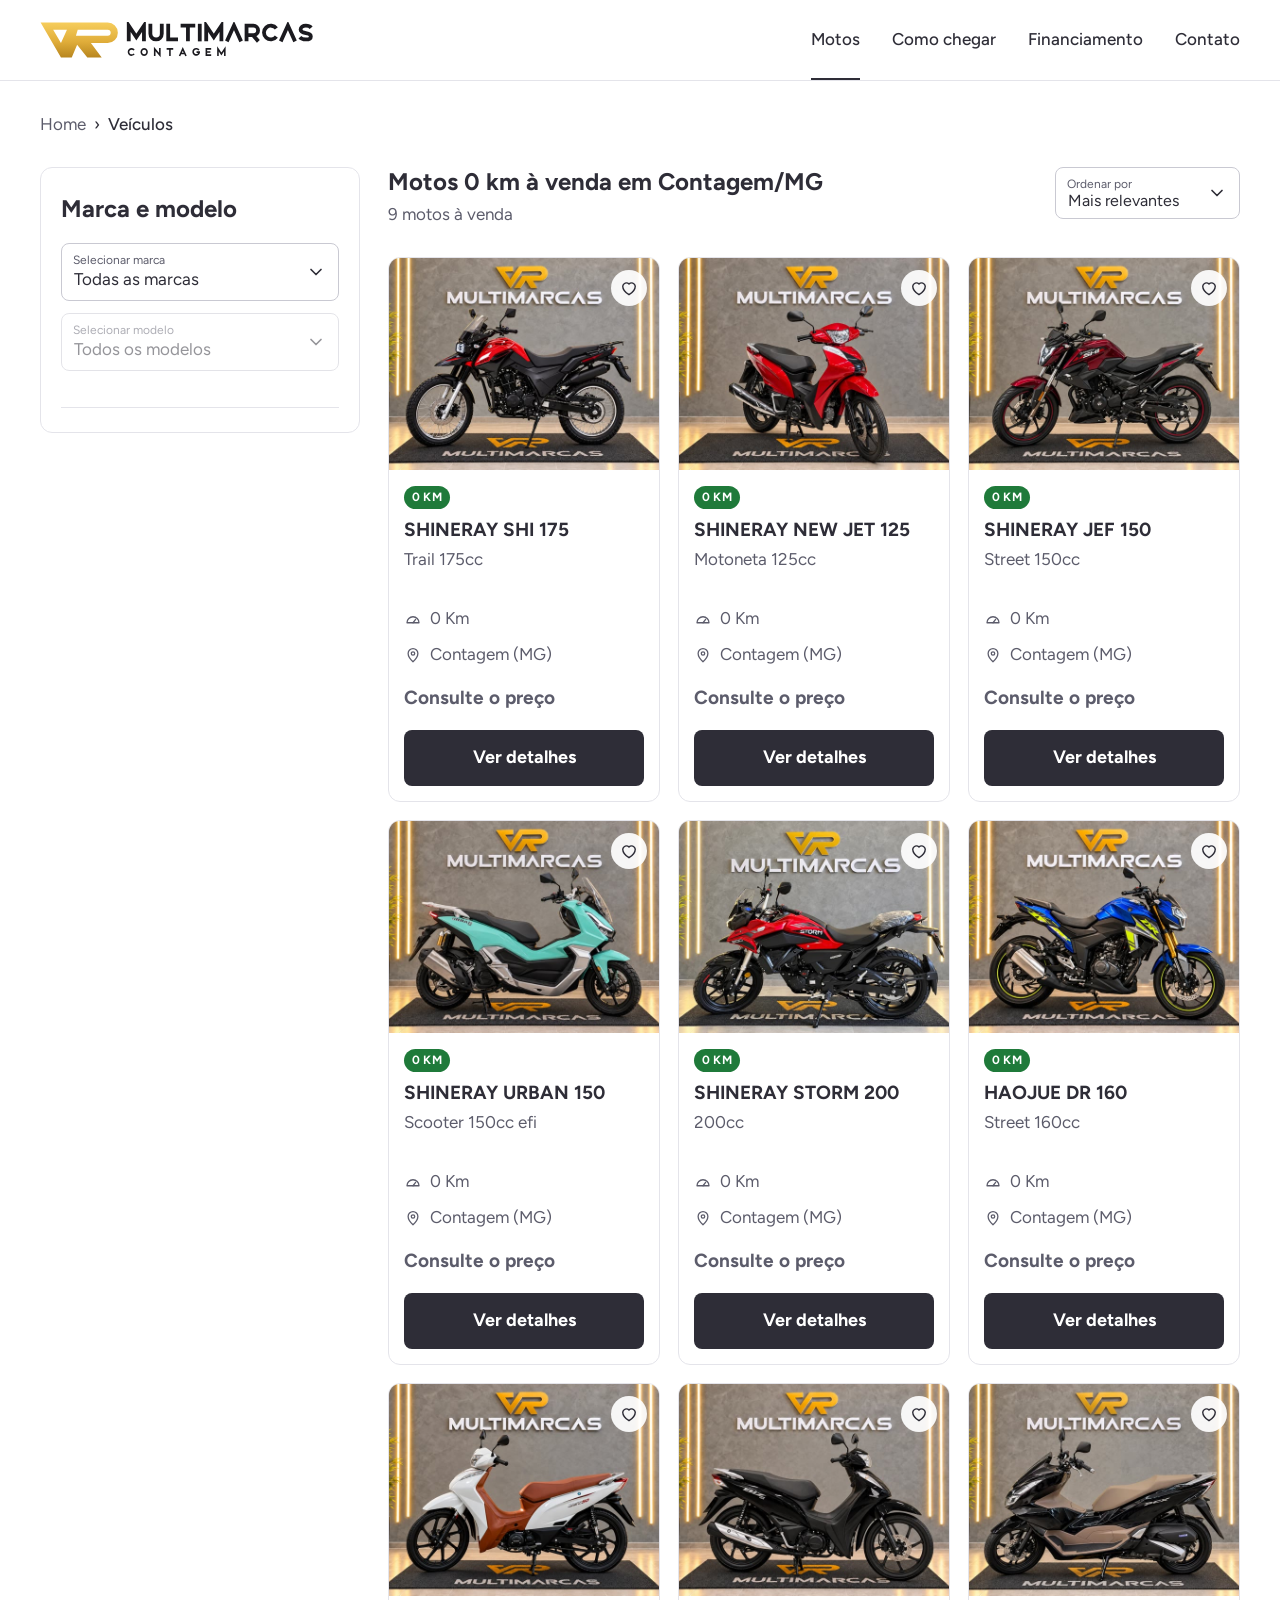
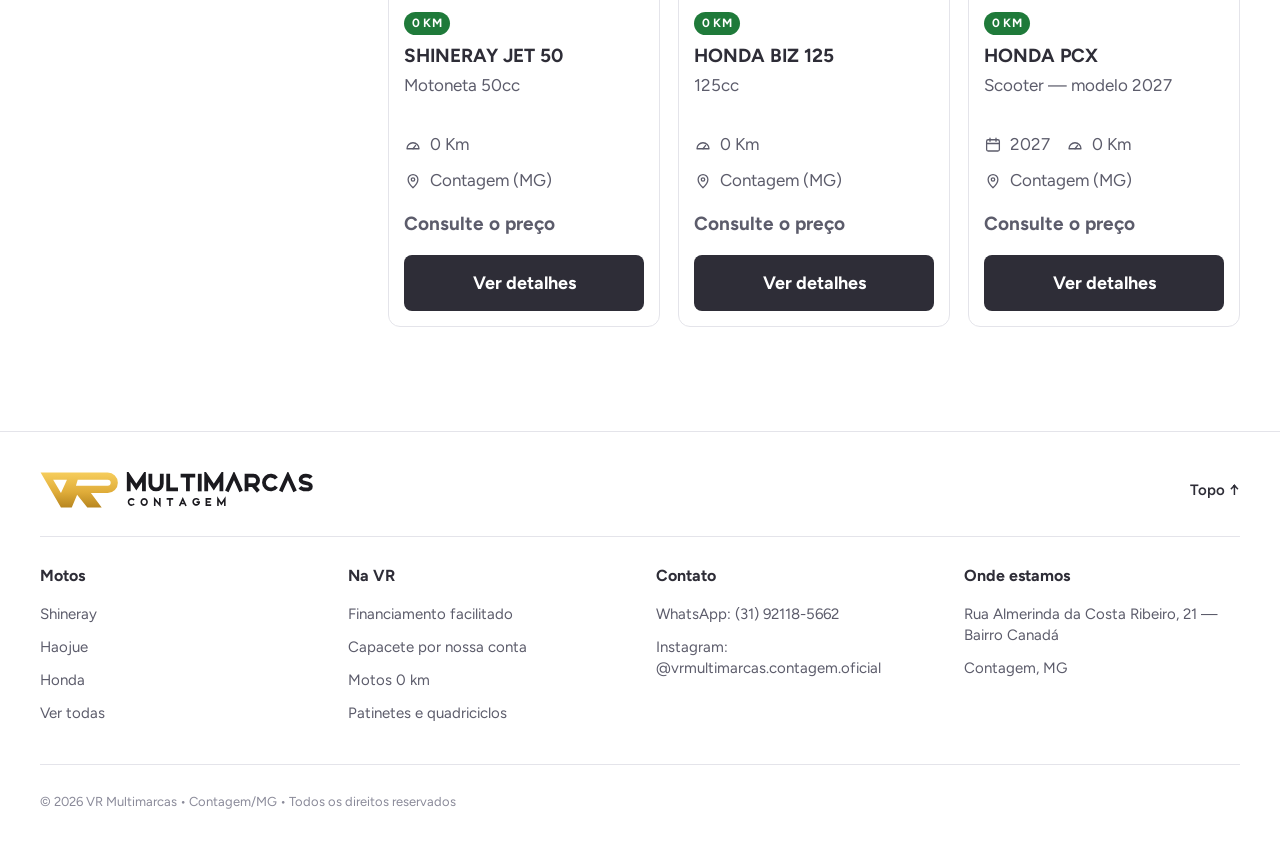
==== motos/index.html @ 2772906e "Endereço abre a página da loja no Google Maps Co-Authored-By: Claude Opus 5.5 <noreply@anthropic.com" ====
<!doctype html>
<html lang="pt-br">
<head>
  <meta charset="utf-8">
  <meta name="viewport" content="width=device-width, initial-scale=1">
  <title>VR Multimarcas | Motos 0 km em Contagem/MG</title>
  <meta name="description" content="VR Multimarcas, em Contagem/MG: motos 0 km Shineray, Haojue e Honda com financiamento facilitado e capacete por nossa conta.">
  <meta property="og:type" content="website">
  <meta property="og:site_name" content="VR Multimarcas">
  <meta property="og:locale" content="pt_BR">
  <meta property="og:title" content="Motos 0 km à venda | VR Multimarcas Contagem">
  <meta property="og:description" content="Motos 0 km Shineray, Haojue e Honda em Contagem/MG, com financiamento facilitado e capacete por nossa conta.">
  <meta property="og:url" content="https://multimarcascontagem.vercel.app/motos">
  <meta property="og:image" content="https://multimarcascontagem.vercel.app/modelos/catalogo/compartilhar.jpg">
  <meta property="og:image:width" content="1200">
  <meta property="og:image:height" content="630">
  <meta property="og:image:alt" content="Moto 0 km no showroom da VR Multimarcas, em Contagem/MG">
  <meta name="twitter:card" content="summary_large_image">  <link rel="icon" type="image/svg+xml" href="/modelos/catalogo/simbolo-vr.svg">
  <link rel="preconnect" href="https://fonts.googleapis.com">
  <link rel="preconnect" href="https://fonts.gstatic.com" crossorigin>
  <link href="https://fonts.googleapis.com/css2?family=Figtree:wght@400;500;600;700;800&display=swap" rel="stylesheet">
  <link rel="stylesheet" href="/modelos/catalogo/catalogo.css">
  <link rel="stylesheet" href="/modelos/catalogo/menu.css">
</head>
<body>

  <!-- ===== Topo ===== -->
  <header class="topo">
    <div class="topo__conteudo">
      <a class="topo__marca" href="/"><img class="logo-vr" src="/modelos/catalogo/logo-vr.svg" alt="VR Multimarcas Contagem" width="230" height="30"></a>
      <nav class="topo__menu" aria-label="Navegação principal">
        <a href="/motos" aria-current="page">Motos</a>
        <a href="https://www.google.com/maps/place/VR+MULTIMARCAS+-+CONTAGEM/@-19.9241171,-44.0934438,17z/data=!3m1!4b1!4m6!3m5!1s0xa6959866432ac3:0x6a13c56bbc2e944d!8m2!3d-19.9241171!4d-44.0908689!16s%2Fg%2F11z6pbhwns" target="_blank" rel="noopener">Como chegar</a>
        <a href="https://wa.me/5531921185662?text=Ol%C3%A1%2C%20VR%20Multimarcas!%20Vim%20pelo%20site%20e%20quero%20simular%20o%20financiamento%20de%20uma%20moto%200%20km.%20Pode%20me%20passar%20as%20condi%C3%A7%C3%B5es%3F" target="_blank" rel="noopener">Financiamento</a>
        <a href="#contato">Contato</a>
      </nav>
    </div>
  </header>

  <div class="pagina">
    <nav class="trilha" aria-label="Você está em">
      <a href="/">Home</a>
      <span id="trilha-extra"></span>
    </nav>

    <div class="catalogo">

      <!-- ===== Filtros ===== -->
      <aside class="filtros" id="filtros" aria-label="Filtros">
        <div class="filtros__topo-mobile">
          <strong>Filtros</strong>
          <button type="button" class="filtros__fechar" id="fechar-filtros" aria-label="Fechar filtros">✕</button>
        </div>

        <section class="filtros__bloco filtros__aplicados" id="bloco-aplicados" hidden>
          <div class="filtros__titulo-linha">
            <h2 class="filtros__titulo-pequeno">Filtros aplicados <span class="contador" id="contador-filtros">0</span></h2>
          </div>
          <button type="button" class="link-limpar" id="limpar-todos">Limpar todos</button>
          <div class="chips" id="chips"></div>
        </section>

        <section class="filtros__bloco">
          <div class="alternador" role="group" aria-label="Tipo de veículo">
            <button type="button" class="alternador__opcao" data-tipo="carro" aria-pressed="false">
              <svg viewBox="0 0 24 24" aria-hidden="true"><path d="M5 11l1.5-4.5A2 2 0 0 1 8.4 5h7.2a2 2 0 0 1 1.9 1.5L19 11m-14 0h14m-14 0a2 2 0 0 0-2 2v3h2m14-5a2 2 0 0 1 2 2v3h-2M5 16v2m14-2v2M7.5 14h.01M16.5 14h.01" fill="none" stroke="currentColor" stroke-width="1.8" stroke-linecap="round" stroke-linejoin="round"/></svg>
              Carros
            </button>
            <button type="button" class="alternador__opcao" data-tipo="moto" aria-pressed="false">
              <svg viewBox="0 0 24 24" aria-hidden="true"><path d="M5 17a3 3 0 1 0 0-.01M19 17a3 3 0 1 0 0-.01M8 17h5l3-6h-4l-2-3H7m9 3l3 6M14 6h2l1 2" fill="none" stroke="currentColor" stroke-width="1.8" stroke-linecap="round" stroke-linejoin="round"/></svg>
              Motos
            </button>
          </div>
        </section>

        <section class="filtros__bloco">
          <h2 class="filtros__titulo">Marca e modelo</h2>
          <label class="campo">
            <span class="campo__rotulo">Selecionar marca</span>
            <select id="f-marca"><option value="">Todas as marcas</option></select>
          </label>
          <label class="campo">
            <span class="campo__rotulo">Selecionar modelo</span>
            <select id="f-modelo" disabled><option value="">Todos os modelos</option></select>
          </label>
        </section>

        <section class="filtros__bloco">
          <h2 class="filtros__titulo">Ano</h2>
          <p class="filtros__subtitulo">Escolher um intervalo</p>
          <div class="campo-duplo">
            <label class="campo">
              <span class="campo__rotulo">Ano mínimo</span>
              <select id="f-ano-min"><option value="">Qualquer</option></select>
            </label>
            <label class="campo">
              <span class="campo__rotulo">Ano máximo</span>
              <select id="f-ano-max"><option value="">Qualquer</option></select>
            </label>
          </div>
          <p class="filtros__subtitulo">Escolher um ano específico</p>
          <div class="anos" id="anos" role="group" aria-label="Ano específico"></div>
        </section>

        <section class="filtros__bloco">
          <h2 class="filtros__titulo">Usado e 0 Km</h2>
          <div class="opcoes-radio" id="condicao" role="radiogroup" aria-label="Usado ou 0 Km">
            <label class="radio"><input type="radio" name="condicao" value="usado"><span class="radio__texto">Usado</span><span class="radio__qtd" data-qtd="usado">(0)</span></label>
            <label class="radio"><input type="radio" name="condicao" value="novo"><span class="radio__texto">0 Km (Novo)</span><span class="radio__qtd" data-qtd="novo">(0)</span></label>
          </div>
        </section>

        <section class="filtros__bloco">
          <h2 class="filtros__titulo">Preço</h2>
          <label class="campo">
            <span class="campo__rotulo">Preço máximo</span>
            <select id="f-preco">
              <option value="">Qualquer preço</option>
              <option value="50000">Até R$ 50.000</option>
              <option value="80000">Até R$ 80.000</option>
              <option value="100000">Até R$ 100.000</option>
              <option value="130000">Até R$ 130.000</option>
              <option value="160000">Até R$ 160.000</option>
              <option value="200000">Até R$ 200.000</option>
              <option value="300000">Até R$ 300.000</option>
            </select>
          </label>
        </section>

        <section class="filtros__bloco">
          <h2 class="filtros__titulo">Quilometragem</h2>
          <label class="campo">
            <span class="campo__rotulo">Km máximo</span>
            <select id="f-km">
              <option value="">Qualquer km</option>
              <option value="0">0 km</option>
              <option value="20000">Até 20.000 km</option>
              <option value="40000">Até 40.000 km</option>
              <option value="60000">Até 60.000 km</option>
              <option value="80000">Até 80.000 km</option>
              <option value="100000">Até 100.000 km</option>
            </select>
          </label>
        </section>

        <div class="filtros__rodape-mobile">
          <button type="button" class="botao-escuro" id="ver-resultados">Ver resultados</button>
        </div>
      </aside>

      <!-- ===== Resultados ===== -->
      <main class="resultados">
        <div class="resultados__cabecalho">
          <div>
            <h1 class="resultados__titulo" id="titulo">Carros e motos seminovos à venda</h1>
            <p class="resultados__total" id="total">Carregando estoque…</p>
          </div>
          <label class="campo campo--ordenar">
            <span class="campo__rotulo">Ordenar por</span>
            <select id="f-ordem">
              <option value="relevantes">Mais relevantes</option>
              <option value="menor-preco">Menor preço</option>
              <option value="maior-preco">Maior preço</option>
              <option value="mais-novos">Mais novos</option>
              <option value="menor-km">Menor quilometragem</option>
            </select>
          </label>
        </div>

        <button type="button" class="botao-filtros-mobile" id="abrir-filtros">
          <svg viewBox="0 0 24 24" aria-hidden="true"><path d="M4 6h16M7 12h10M10 18h4" fill="none" stroke="currentColor" stroke-width="2" stroke-linecap="round"/></svg>
          Filtros <span class="contador" id="contador-mobile" hidden>0</span>
        </button>

        <div class="grade" id="grade"></div>

        <div class="vazio" id="vazio" hidden>
          <strong>Nenhum veículo encontrado com esses filtros.</strong>
          <p>Tente tirar algum filtro ou fale com a gente no WhatsApp: a gente procura o carro para você.</p>
          <button type="button" class="botao-escuro" id="limpar-vazio">Limpar filtros</button>
        </div>

        <nav class="paginacao" id="paginacao" aria-label="Páginas"></nav>
      </main>
    </div>
  </div>

  <!-- ===== Rodapé ===== -->
  <footer class="rodape" id="contato">
    <div class="rodape__conteudo">
      <div class="rodape__marca-linha">
        <a class="topo__marca" href="/"><img class="logo-vr" src="/modelos/catalogo/logo-vr.svg" alt="VR Multimarcas Contagem" width="230" height="30"></a>
        <a class="rodape__topo" href="#">Topo ↑</a>
      </div>
      <hr>
      <div class="rodape__colunas">
        <div>
          <h3>Motos</h3>
          <a href="/motos?marca=SHINERAY">Shineray</a>
          <a href="/motos?marca=HAOJUE">Haojue</a>
          <a href="/motos?marca=HONDA">Honda</a>
          <a href="/motos">Ver todas</a>
        </div>
        <div>
          <h3>Na VR</h3>
          <a href="https://wa.me/5531921185662?text=Ol%C3%A1%2C%20VR%20Multimarcas!%20Vim%20pelo%20site%20e%20quero%20simular%20o%20financiamento%20de%20uma%20moto%200%20km.%20Pode%20me%20passar%20as%20condi%C3%A7%C3%B5es%3F" target="_blank" rel="noopener">Financiamento facilitado</a>
          <a href="https://wa.me/5531921185662?text=Ol%C3%A1%2C%20VR%20Multimarcas!%20Vi%20no%20site%20que%20o%20capacete%20%C3%A9%20por%20conta%20de%20voc%C3%AAs%20na%20compra%20da%20moto.%20Como%20funciona%3F" target="_blank" rel="noopener">Capacete por nossa conta</a>
          <a href="/motos">Motos 0 km</a>
          <a href="https://wa.me/5531921185662?text=Ol%C3%A1%2C%20VR%20Multimarcas!%20Vi%20no%20site%20que%20voc%C3%AAs%20tamb%C3%A9m%20t%C3%AAm%20patinetes%20el%C3%A9tricos%20e%20quadriciclos.%20Quais%20modelos%20est%C3%A3o%20dispon%C3%ADveis%3F" target="_blank" rel="noopener">Patinetes e quadriciclos</a>
        </div>
        <div>
          <h3>Contato</h3>
          <a href="https://wa.me/5531921185662?text=Ol%C3%A1%2C%20VR%20Multimarcas!%20Vim%20pelo%20site%20e%20quero%20saber%20mais%20sobre%20as%20motos%200%20km.%20Pode%20me%20ajudar%3F" target="_blank" rel="noopener">WhatsApp: (31) 92118-5662</a>
          <a href="https://www.instagram.com/vrmultimarcas.contagem.oficial/" target="_blank" rel="noopener">Instagram: @vrmultimarcas.contagem.oficial</a>
        </div>
        <div>
          <h3>Onde estamos</h3>
          <a href="https://www.google.com/maps/place/VR+MULTIMARCAS+-+CONTAGEM/@-19.9241171,-44.0934438,17z/data=!3m1!4b1!4m6!3m5!1s0xa6959866432ac3:0x6a13c56bbc2e944d!8m2!3d-19.9241171!4d-44.0908689!16s%2Fg%2F11z6pbhwns" target="_blank" rel="noopener">Rua Almerinda da Costa Ribeiro, 21 — Bairro Canadá</a>
          <span>Contagem, MG</span>
        </div>
      </div>
      <hr>
      <p class="rodape__direitos">© 2026 VR Multimarcas • Contagem/MG • Todos os direitos reservados</p>
    </div>
  </footer>

  <script src="/modelos/catalogo/estoque.js"></script>
  <script src="/modelos/catalogo/catalogo.js"></script>
  <script src="/modelos/catalogo/menu.js"></script>
</body>
</html>
---- modelos/catalogo/catalogo.css ----
/* Catálogo no layout da Webmotors (lista de resultados). */

:root {
  --texto: #2e2d37;
  --cinza: #5c5c6b;
  --cinza-claro: #8a8a99;
  --borda: #e4e4ea;
  --fundo: #ffffff;
  --fundo-suave: #ecedf2;
  --escuro: #2e2d37;
  --verde: #1f7a3a;
  --whatsapp: #1fa855;
  --raio: 12px;
}

* { box-sizing: border-box; }
html { scroll-behavior: smooth; }
body {
  margin: 0;
  background: var(--fundo);
  color: var(--texto);
  font-family: "Figtree", system-ui, -apple-system, "Segoe UI", sans-serif;
  font-size: 16px;
  line-height: 1.4;
}
body.sem-rolagem { overflow: hidden; }
a { color: inherit; }
button, select { font: inherit; color: inherit; }
img { display: block; max-width: 100%; }
.sr { position: absolute; width: 1px; height: 1px; overflow: hidden; clip: rect(0 0 0 0); }
[hidden] { display: none !important; }

/* ---------- Topo ---------- */
.topo {
  position: sticky;
  top: 0;
  z-index: 40;
  background: #fff;
  border-bottom: 1px solid var(--borda);
}
.topo__conteudo {
  display: flex;
  align-items: center;
  justify-content: space-between;
  gap: 24px;
  max-width: 1620px;
  height: 80px;
  margin: 0 auto;
  padding: 0 150px;
}
.topo__marca {
  font-size: 22px;
  font-weight: 800;
  letter-spacing: .08em;
  text-decoration: none;
  white-space: nowrap;
}
.topo__menu { display: flex; gap: 48px; }
.topo__menu a {
  position: relative;
  padding: 28px 0;
  font-size: 17px;
  font-weight: 500;
  text-decoration: none;
}
.topo__menu a[aria-current="page"]::after {
  content: "";
  position: absolute;
  left: 0;
  right: 0;
  bottom: 0;
  height: 2px;
  background: var(--texto);
}
.botao-whatsapp {
  display: inline-flex;
  align-items: center;
  gap: 8px;
  padding: 11px 20px;
  border-radius: 999px;
  background: var(--whatsapp);
  color: #fff;
  font-size: 15px;
  font-weight: 700;
  text-decoration: none;
  white-space: nowrap;
}
.botao-whatsapp::before {
  content: "";
  width: 20px;
  height: 20px;
  background: url("data:image/svg+xml,%3Csvg xmlns='http://www.w3.org/2000/svg' viewBox='0 0 24 24' fill='%23fff'%3E%3Cpath d='M12 2a10 10 0 0 0-8.6 15.1L2 22l5-1.3A10 10 0 1 0 12 2zm0 18.2a8.2 8.2 0 0 1-4.2-1.2l-.3-.2-3 .8.8-2.9-.2-.3A8.2 8.2 0 1 1 12 20.2zm4.5-6.1c-.2-.1-1.5-.7-1.7-.8-.2-.1-.4-.1-.6.1l-.8 1c-.1.2-.3.2-.5.1a6.7 6.7 0 0 1-3.3-2.9c-.3-.4.2-.4.7-1.3.1-.2 0-.3 0-.4l-.8-1.8c-.2-.5-.4-.4-.6-.4h-.5a1 1 0 0 0-.7.3 3 3 0 0 0-.9 2.2c0 1.3.9 2.5 1 2.7.1.2 1.9 2.9 4.6 4 1.7.7 2.4.8 3.2.7.5-.1 1.5-.6 1.8-1.2.2-.6.2-1.1.1-1.2l-.5-.3z'/%3E%3C/svg%3E") center / contain no-repeat;
}

/* ---------- Página ---------- */
.pagina {
  max-width: 1620px;
  margin: 0 auto;
  padding: 0 150px 64px;
}
.trilha {
  display: flex;
  flex-wrap: wrap;
  align-items: center;
  gap: 8px;
  padding: 32px 0 30px;
  font-size: 17px;
  color: var(--cinza);
}
.trilha a { text-decoration: none; }
.trilha a:hover { text-decoration: underline; }
.trilha > span:last-child > span:last-child,
.trilha > a:last-of-type:last-child { color: var(--texto); }
#trilha-extra { display: contents; }
#trilha-extra span:last-child { color: var(--texto); font-weight: 500; }
.trilha__sep { color: var(--texto); }

.catalogo {
  display: grid;
  grid-template-columns: 385px minmax(0, 1fr);
  gap: 28px;
  align-items: start;
}

/* ---------- Filtros ---------- */
.filtros {
  position: sticky;
  top: 100px;
  max-height: calc(100vh - 120px);
  overflow-y: auto;
  padding: 0 20px 24px;
  border: 1px solid var(--borda);
  border-radius: var(--raio);
  background: #fff;
  scrollbar-width: thin;
}
.filtros__topo-mobile,
.filtros__rodape-mobile { display: none; }
.filtros__bloco {
  padding: 24px 0;
  border-bottom: 1px solid var(--borda);
}
.filtros__bloco:last-of-type { border-bottom: 0; }
.filtros__titulo {
  margin: 0 0 18px;
  font-size: 24px;
  font-weight: 700;
}
.filtros__titulo-pequeno {
  display: flex;
  align-items: center;
  gap: 10px;
  margin: 0;
  font-size: 19px;
  font-weight: 500;
}
.contador {
  display: inline-grid;
  place-items: center;
  min-width: 22px;
  height: 22px;
  padding: 0 6px;
  border-radius: 999px;
  background: #e8173e;
  color: #fff;
  font-size: 12px;
  font-weight: 700;
}
.link-limpar {
  margin: 16px 0 18px;
  padding: 0;
  border: 0;
  background: none;
  font-size: 16px;
  text-decoration: underline;
  cursor: pointer;
}
.chips { display: flex; flex-wrap: wrap; gap: 10px; }
.chip {
  display: inline-flex;
  align-items: center;
  gap: 14px;
  padding: 12px 16px;
  border: 1px solid #c9c9d2;
  border-radius: 999px;
  background: #fff;
  font-size: 16px;
  cursor: pointer;
}
.chip span[aria-hidden] { font-size: 12px; color: var(--cinza); }
.chip:hover { border-color: var(--texto); }

.alternador {
  display: grid;
  grid-template-columns: 1fr 1fr;
  padding: 6px;
  border-radius: 999px;
  background: var(--fundo-suave);
}
.alternador__opcao {
  display: flex;
  align-items: center;
  justify-content: center;
  gap: 8px;
  height: 48px;
  border: 0;
  border-radius: 999px;
  background: none;
  color: var(--cinza-claro);
  font-size: 17px;
  cursor: pointer;
}
.alternador__opcao svg { width: 20px; height: 20px; }
.alternador__opcao[aria-pressed="true"] {
  background: #fff;
  color: var(--texto);
  box-shadow: 0 1px 4px rgba(46, 45, 55, .12);
}

.campo {
  position: relative;
  display: block;
  margin-bottom: 12px;
}
.campo__rotulo {
  position: absolute;
  top: 9px;
  left: 12px;
  font-size: 12px;
  color: var(--cinza);
  pointer-events: none;
}
.campo select {
  width: 100%;
  height: 58px;
  padding: 22px 40px 6px 12px;
  border: 1px solid #c9c9d2;
  border-radius: 8px;
  background: #fff url("data:image/svg+xml,%3Csvg xmlns='http://www.w3.org/2000/svg' viewBox='0 0 24 24'%3E%3Cpath d='M6 9l6 6 6-6' fill='none' stroke='%232e2d37' stroke-width='2' stroke-linecap='round' stroke-linejoin='round'/%3E%3C/svg%3E") right 12px center / 20px no-repeat;
  font-size: 17px;
  appearance: none;
  cursor: pointer;
}
.campo select:disabled { opacity: .5; cursor: not-allowed; }
.campo select:focus-visible { outline: 2px solid var(--texto); outline-offset: 1px; }
.campo-duplo { display: grid; grid-template-columns: 1fr 1fr; gap: 12px; }
.campo-duplo .campo { margin: 0; }

.botao-escuro {
  display: flex;
  align-items: center;
  justify-content: center;
  width: 100%;
  height: 56px;
  border: 0;
  border-radius: 8px;
  background: var(--escuro);
  color: #fff;
  font-size: 18px;
  font-weight: 700;
  text-decoration: none;
  cursor: pointer;
}
.botao-escuro:hover { background: #000; }

/* ---------- Resultados ---------- */
.resultados__cabecalho {
  display: flex;
  align-items: flex-start;
  justify-content: space-between;
  gap: 16px;
  margin-bottom: 30px;
}
.resultados__titulo {
  margin: 0 0 6px;
  font-size: 24px;
  font-weight: 700;
  line-height: 1.25;
}
.resultados__total { margin: 0; font-size: 17px; color: var(--cinza); }
.campo--ordenar { flex: 0 0 185px; margin: 0; }
.campo--ordenar select { height: 52px; font-size: 16px; }
.botao-filtros-mobile { display: none; }

.grade {
  display: grid;
  grid-template-columns: repeat(3, minmax(0, 1fr));
  gap: 18px;
}

/* ---------- Card ---------- */
.card {
  position: relative;
  display: flex;
  flex-direction: column;
  overflow: hidden;
  border: 1px solid var(--borda);
  border-radius: var(--raio);
  background: #fff;
  transition: box-shadow .2s;
}
.card:hover { box-shadow: 0 6px 24px rgba(46, 45, 55, .12); }
.card__foto {
  display: block;
  aspect-ratio: 302 / 238;
  overflow: hidden;
  background: var(--fundo-suave);
}
.card__foto img {
  width: 100%;
  height: 100%;
  object-fit: cover;
  transition: transform .3s;
}
.card:hover .card__foto img { transform: scale(1.03); }
.card__sem-foto {
  display: grid;
  place-items: center;
  height: 100%;
  font-size: 15px;
  color: var(--cinza-claro);
}
.card__favorito {
  position: absolute;
  top: 12px;
  right: 12px;
  display: grid;
  place-items: center;
  width: 36px;
  height: 36px;
  padding: 0;
  border: 0;
  border-radius: 50%;
  background: rgba(255, 255, 255, .92);
  cursor: pointer;
}
.card__favorito svg { width: 20px; height: 20px; }
.card__favorito.ativo svg path { fill: #e8173e; stroke: #e8173e; }
.card__corpo {
  display: flex;
  flex-direction: column;
  flex: 1;
  padding: 16px 15px 15px;
  text-decoration: none;
}
.selo {
  align-self: flex-start;
  margin-bottom: 8px;
  padding: 3px 8px;
  border-radius: 999px;
  color: #fff;
  font-size: 12px;
  font-weight: 700;
  letter-spacing: .02em;
}
.selo--verde { background: var(--verde); }
.card__nome {
  margin: 0;
  font-size: 19px;
  font-weight: 700;
  text-transform: uppercase;
}
.card__versao {
  display: -webkit-box;
  min-height: 2.8em;
  margin: 4px 0 12px;
  overflow: hidden;
  font-size: 17px;
  line-height: 1.4;
  color: var(--cinza);
  -webkit-box-orient: vertical;
  -webkit-line-clamp: 2;
}
.card__dados {
  display: flex;
  flex-wrap: wrap;
  gap: 4px 16px;
  margin: 0 0 12px;
  padding: 0;
  list-style: none;
}
.card__dados li,
.card__local {
  display: flex;
  align-items: center;
  gap: 8px;
  font-size: 17px;
  color: var(--cinza);
}
.card__dados svg,
.card__local svg { flex: 0 0 18px; width: 18px; height: 18px; }
.card__local { margin: 0 0 18px; }
.card__preco {
  margin: auto 0 18px;
  font-size: 25px;
  font-weight: 700;
}
.card__botao { margin-top: 0; }

/* ---------- Vazio e paginação ---------- */
.vazio {
  padding: 48px 24px;
  border: 1px dashed #c9c9d2;
  border-radius: var(--raio);
  text-align: center;
}
.vazio strong { font-size: 19px; }
.vazio p { margin: 8px auto 20px; max-width: 420px; color: var(--cinza); }
.vazio .botao-escuro { max-width: 240px; margin: 0 auto; }

.paginacao {
  display: flex;
  justify-content: center;
  gap: 8px;
  margin-top: 40px;
}
.paginacao button {
  min-width: 44px;
  height: 44px;
  padding: 0 12px;
  border: 1px solid var(--borda);
  border-radius: 8px;
  background: #fff;
  font-size: 16px;
  cursor: pointer;
}
.paginacao button[aria-current="page"] {
  border-color: var(--escuro);
  background: var(--escuro);
  color: #fff;
  font-weight: 700;
}
.paginacao button:disabled { opacity: .4; cursor: default; }

/* ---------- Rodapé ---------- */
.rodape { border-top: 1px solid var(--borda); }
.rodape__conteudo {
  max-width: 1620px;
  margin: 0 auto;
  padding: 40px 150px 32px;
}
.rodape hr { margin: 28px 0; border: 0; border-top: 1px solid var(--borda); }
.rodape__marca-linha { display: flex; justify-content: space-between; align-items: center; }
.rodape__topo { font-size: 15px; font-weight: 600; text-decoration: none; }
.rodape__colunas {
  display: grid;
  grid-template-columns: repeat(4, minmax(0, 1fr));
  gap: 32px;
}
.rodape__colunas h3 { margin: 0 0 16px; font-size: 16px; font-weight: 700; }
.rodape__colunas a,
.rodape__colunas span {
  display: block;
  margin-bottom: 12px;
  font-size: 15px;
  color: var(--cinza);
  text-decoration: none;
}
.rodape__colunas a:hover { color: var(--texto); }
.rodape__direitos { margin: 0; font-size: 13px; color: var(--cinza-claro); }

/* ================= Telas médias ================= */
@media (max-width: 1400px) {
  .topo__conteudo, .pagina, .rodape__conteudo { padding-left: 40px; padding-right: 40px; }
  .catalogo { grid-template-columns: 320px minmax(0, 1fr); }
  .topo__menu { gap: 32px; }
}
@media (max-width: 1150px) {
  .grade { grid-template-columns: repeat(2, minmax(0, 1fr)); }
  .topo__menu { display: none; }
}

/* ================= Celular e tablet ================= */
@media (max-width: 860px) {
  .topo__conteudo { height: 64px; padding: 0 16px; }
  .topo__marca { font-size: 19px; }
  .botao-whatsapp { padding: 9px 16px; font-size: 14px; }

  .pagina { padding: 0 16px 48px; }
  .trilha { padding: 16px 0; font-size: 14px; }
  .catalogo { display: block; }

  /* filtros viram um painel que abre por cima da tela */
  .filtros {
    position: fixed;
    inset: 0;
    z-index: 60;
    max-height: none;
    padding: 0 16px 96px;
    border: 0;
    border-radius: 0;
    transform: translateX(-100%);
    transition: transform .25s ease;
  }
  .filtros.aberto { transform: none; }
  .filtros__topo-mobile {
    position: sticky;
    top: 0;
    z-index: 1;
    display: flex;
    justify-content: space-between;
    align-items: center;
    height: 60px;
    margin: 0 -16px;
    padding: 0 16px;
    border-bottom: 1px solid var(--borda);
    background: #fff;
    font-size: 19px;
  }
  .filtros__fechar { padding: 8px; border: 0; background: none; font-size: 20px; cursor: pointer; }
  .filtros__rodape-mobile {
    position: fixed;
    left: 0;
    right: 0;
    bottom: 0;
    display: block;
    padding: 12px 16px calc(12px + env(safe-area-inset-bottom));
    border-top: 1px solid var(--borda);
    background: #fff;
  }
  .filtros__titulo { font-size: 20px; }

  .resultados__cabecalho { flex-direction: column; gap: 14px; margin-bottom: 14px; }
  .resultados__titulo { font-size: 20px; }
  .resultados__total { font-size: 15px; }
  .campo--ordenar { flex: none; width: 100%; }

  .botao-filtros-mobile {
    display: flex;
    align-items: center;
    justify-content: center;
    gap: 8px;
    width: 100%;
    height: 48px;
    margin-bottom: 18px;
    border: 1px solid var(--texto);
    border-radius: 8px;
    background: #fff;
    font-size: 16px;
    font-weight: 600;
    cursor: pointer;
  }
  .botao-filtros-mobile svg { width: 20px; height: 20px; }

  .grade { grid-template-columns: 1fr; gap: 16px; }
  .card__nome { font-size: 18px; }
  .card__versao, .card__dados li, .card__local { font-size: 15px; }
  .card__preco { font-size: 23px; }
  .card__botao { height: 50px; font-size: 16px; }

  .rodape__conteudo { padding: 32px 16px 24px; }
  .rodape__colunas { grid-template-columns: 1fr 1fr; gap: 24px; }
}
@media (min-width: 560px) and (max-width: 860px) {
  .grade { grid-template-columns: repeat(2, minmax(0, 1fr)); }
}

/* ---------- Ano: intervalo + ano específico (como na Webmotors) ---------- */
.filtros__subtitulo {
  margin: 0 0 10px;
  font-size: 14px;
  font-weight: 600;
}
.filtros__subtitulo:not(:first-of-type) { margin-top: 20px; }
.anos {
  display: grid;
  grid-template-columns: repeat(6, minmax(0, 1fr));
  gap: 10px 6px;
}
.ano {
  display: grid;
  place-items: center;
  aspect-ratio: 1;
  max-width: 44px;
  padding: 0;
  border: 1px solid var(--borda);
  border-radius: 50%;
  background: #fff;
  font-size: 13px;
  cursor: pointer;
}
.ano:hover { border-color: var(--texto); }
.ano[aria-pressed="true"] {
  border-color: var(--escuro);
  background: var(--escuro);
  color: #fff;
  font-weight: 700;
}

/* ---------- Usado e 0 Km ---------- */
.opcoes-radio { display: grid; gap: 12px; }
.radio {
  display: flex;
  align-items: center;
  gap: 10px;
  font-size: 16px;
  cursor: pointer;
}
.radio input {
  width: 20px;
  height: 20px;
  margin: 0;
  accent-color: var(--escuro);
  cursor: pointer;
}
.radio__texto { flex: 1; }
.radio__qtd { color: var(--cinza); }

/* Marca da loja (hoje é a logo em SVG; as regras de texto ficam para o caso de faltar a imagem) */
.topo__marca {
  display: inline-flex;
  flex-direction: column;
  line-height: 1;
}
.topo__marca small {
  margin-top: 4px;
  font-size: .5em;
  font-weight: 600;
  letter-spacing: .32em;
}

/* ---------- Veículos já vendidos (só histórico da loja) ---------- */
.card--vendido .card__foto img { filter: grayscale(.85); opacity: .75; }
.card--vendido:hover .card__foto img { transform: none; }
.card--vendido .card__preco { color: #b3123a; }
.card--vendido .card__botao { background: #8a8a99; }
.card__foto { position: relative; }
.faixa-vendido {
  position: absolute;
  top: 50%;
  left: 50%;
  padding: 8px 22px;
  border: 3px solid #fff;
  border-radius: 6px;
  background: rgba(179, 18, 58, .92);
  color: #fff;
  font-size: 20px;
  font-weight: 800;
  letter-spacing: .14em;
  text-transform: uppercase;
  transform: translate(-50%, -50%) rotate(-8deg);
  box-shadow: 0 4px 14px rgba(0, 0, 0, .25);
  pointer-events: none;
}
.selo--vendido { background: #b3123a; }
.card__selos { display: flex; flex-wrap: wrap; gap: 6px; margin-bottom: 8px; }
.card__selos .selo { margin: 0; }

/* ---------- Botão de WhatsApp: verde mais firme e resposta ao toque ---------- */
.botao-whatsapp {
  background: #1fa855 !important;
  box-shadow: 0 2px 8px rgba(31, 168, 85, .28);
  transition: background-color .15s ease, box-shadow .15s ease, transform .1s ease;
  -webkit-tap-highlight-color: transparent;
  touch-action: manipulation;
}
.botao-whatsapp:hover { background: #178f47 !important; box-shadow: 0 4px 14px rgba(31, 168, 85, .38); }
.botao-whatsapp:active { background: #12753a !important; transform: scale(.96); box-shadow: 0 1px 4px rgba(31, 168, 85, .3); }
.botao-whatsapp:focus-visible { outline: 3px solid rgba(31, 168, 85, .45); outline-offset: 2px; }

/* tamanho de acordo com a tela */
@media (max-width: 480px) {
  .botao-whatsapp:not(.botao-whatsapp--grande) { padding: 9px 14px !important; font-size: 14px !important; gap: 6px; }
}
/* tela bem estreita: fica só o ícone, redondo */
@media (max-width: 340px) {
  .botao-whatsapp:not(.botao-whatsapp--grande) {
    width: 42px;
    height: 42px;
    padding: 0 !important;
    justify-content: center;
    font-size: 0 !important;
  }
  .botao-whatsapp:not(.botao-whatsapp--grande)::before { width: 22px; height: 22px; margin: 0; }
}

/* VR: motos 0 km sem preço divulgado — só o filtro de marca e modelo faz sentido */
.filtros__bloco:has(.alternador), .filtros__bloco:has(#anos), .filtros__bloco:has(#condicao), .filtros__bloco:has(#f-preco), .filtros__bloco:has(#f-km) { display: none; }
.card__preco--consulta { font-size: 19px !important; color: var(--cinza); }

/* Logo da VR (SVG) no topo e no rodapé */
.logo-vr { display: block; width: auto; height: 36px; }
@media (max-width: 860px) { .logo-vr { height: 30px; } }
@media (max-width: 340px) { .logo-vr { height: 24px; } }
---- modelos/catalogo/menu.css ----
/* Menu de três traços e painel lateral (catálogo e página do carro) */
.menu-tracos {
  display: none;
  flex-direction: column;
  justify-content: center;
  gap: 5px;
  width: 44px;
  height: 44px;
  padding: 0 10px;
  border: 0;
  border-radius: 8px;
  background: none;
  cursor: pointer;
  -webkit-tap-highlight-color: transparent;
}
.menu-tracos span { display: block; height: 2px; border-radius: 2px; background: #2e2d37; transition: transform .2s; }
.menu-tracos:hover { background: #f2f2f6; }
.menu-tracos:active { transform: scale(.94); }
.menu-tracos:focus-visible { outline: 2px solid #2e2d37; outline-offset: 2px; }
html.menu-aberto, html.menu-aberto body { overflow: hidden !important; }

.menu-fundo {
  position: fixed;
  inset: 0;
  z-index: 200;
  background: rgba(46, 45, 55, .45);
  opacity: 0;
  transition: opacity .25s;
}
.menu-fundo.aberto { opacity: 1; }
.menu-painel {
  position: fixed;
  top: 0;
  right: 0;
  bottom: 0;
  z-index: 201;
  display: flex;
  flex-direction: column;
  width: min(360px, 88vw);
  overflow-y: auto;
  background: #fff;
  box-shadow: -8px 0 30px rgba(0, 0, 0, .18);
  font-family: "Figtree", system-ui, sans-serif;
  color: #2e2d37;
  transform: translateX(100%);
  transition: transform .25s ease;
  visibility: hidden;
}
.menu-painel.aberto { transform: none; visibility: visible; }
.menu-painel__topo {
  display: flex;
  align-items: center;
  justify-content: space-between;
  min-height: 64px;
  padding: 0 12px 0 20px;
  border-bottom: 1px solid #e9e9f5;
}
.menu-painel__marca {
  display: inline-flex;
  flex-direction: column;
  color: #2e2d37;
  font-size: 19px;
  font-weight: 800;
  letter-spacing: .08em;
  line-height: 1;
  text-decoration: none;
}
.menu-painel__marca small { margin-top: 4px; font-size: .5em; font-weight: 600; letter-spacing: .32em; }
.menu-painel__fechar {
  display: grid;
  place-items: center;
  width: 44px;
  height: 44px;
  padding: 0;
  border: 0;
  border-radius: 8px;
  background: none;
  color: #2e2d37;
  cursor: pointer;
}
.menu-painel__fechar svg { width: 24px; height: 24px; }
.menu-painel__fechar:hover { background: #f2f2f6; }
.menu-painel__secoes { display: flex; flex-direction: column; padding: 8px 0; }
.menu-painel__secoes a {
  display: flex;
  align-items: center;
  gap: 16px;
  padding: 16px 20px;
  color: #2e2d37;
  font-size: 17px;
  font-weight: 500;
  text-decoration: none;
}
.menu-painel__secoes a:hover, .menu-painel__secoes a:focus-visible { background: #f7f7fb; }
.menu-painel__secoes svg { flex: 0 0 22px; width: 22px; height: 22px; }
.menu-painel__seta { margin-left: auto; width: 18px !important; height: 18px !important; color: #8a8a99; }
.menu-painel__contato {
  display: flex;
  flex-direction: column;
  gap: 12px;
  margin-top: auto;
  padding: 20px;
  border-top: 1px solid #e9e9f5;
  font-size: 15px;
}
.menu-painel__contato a { color: #2e2d37; text-decoration: none; }
.menu-painel__contato p { margin: 0; color: #5c5c6b; }
.menu-painel__whats {
  display: flex !important;
  align-items: center;
  justify-content: center;
  height: 50px;
  border-radius: 10px;
  background: #1fa855;
  color: #fff !important;
  font-weight: 700;
  transition: background-color .15s, transform .1s;
}
.menu-painel__whats:hover { background: #178f47; }
.menu-painel__whats:active { transform: scale(.97); background: #12753a; }

/* onde o menu de links do topo some, aparecem os três traços */
@media (max-width: 1150px) {
  .topo .menu-tracos { display: flex; }
}
@media (max-width: 1279px) {
  [class*="_headerMobileActions_"] .menu-tracos { display: flex; }
}

/* logo da VR no painel do menu */
.menu-painel__marca .logo-vr { display: block; width: auto; height: 30px; }
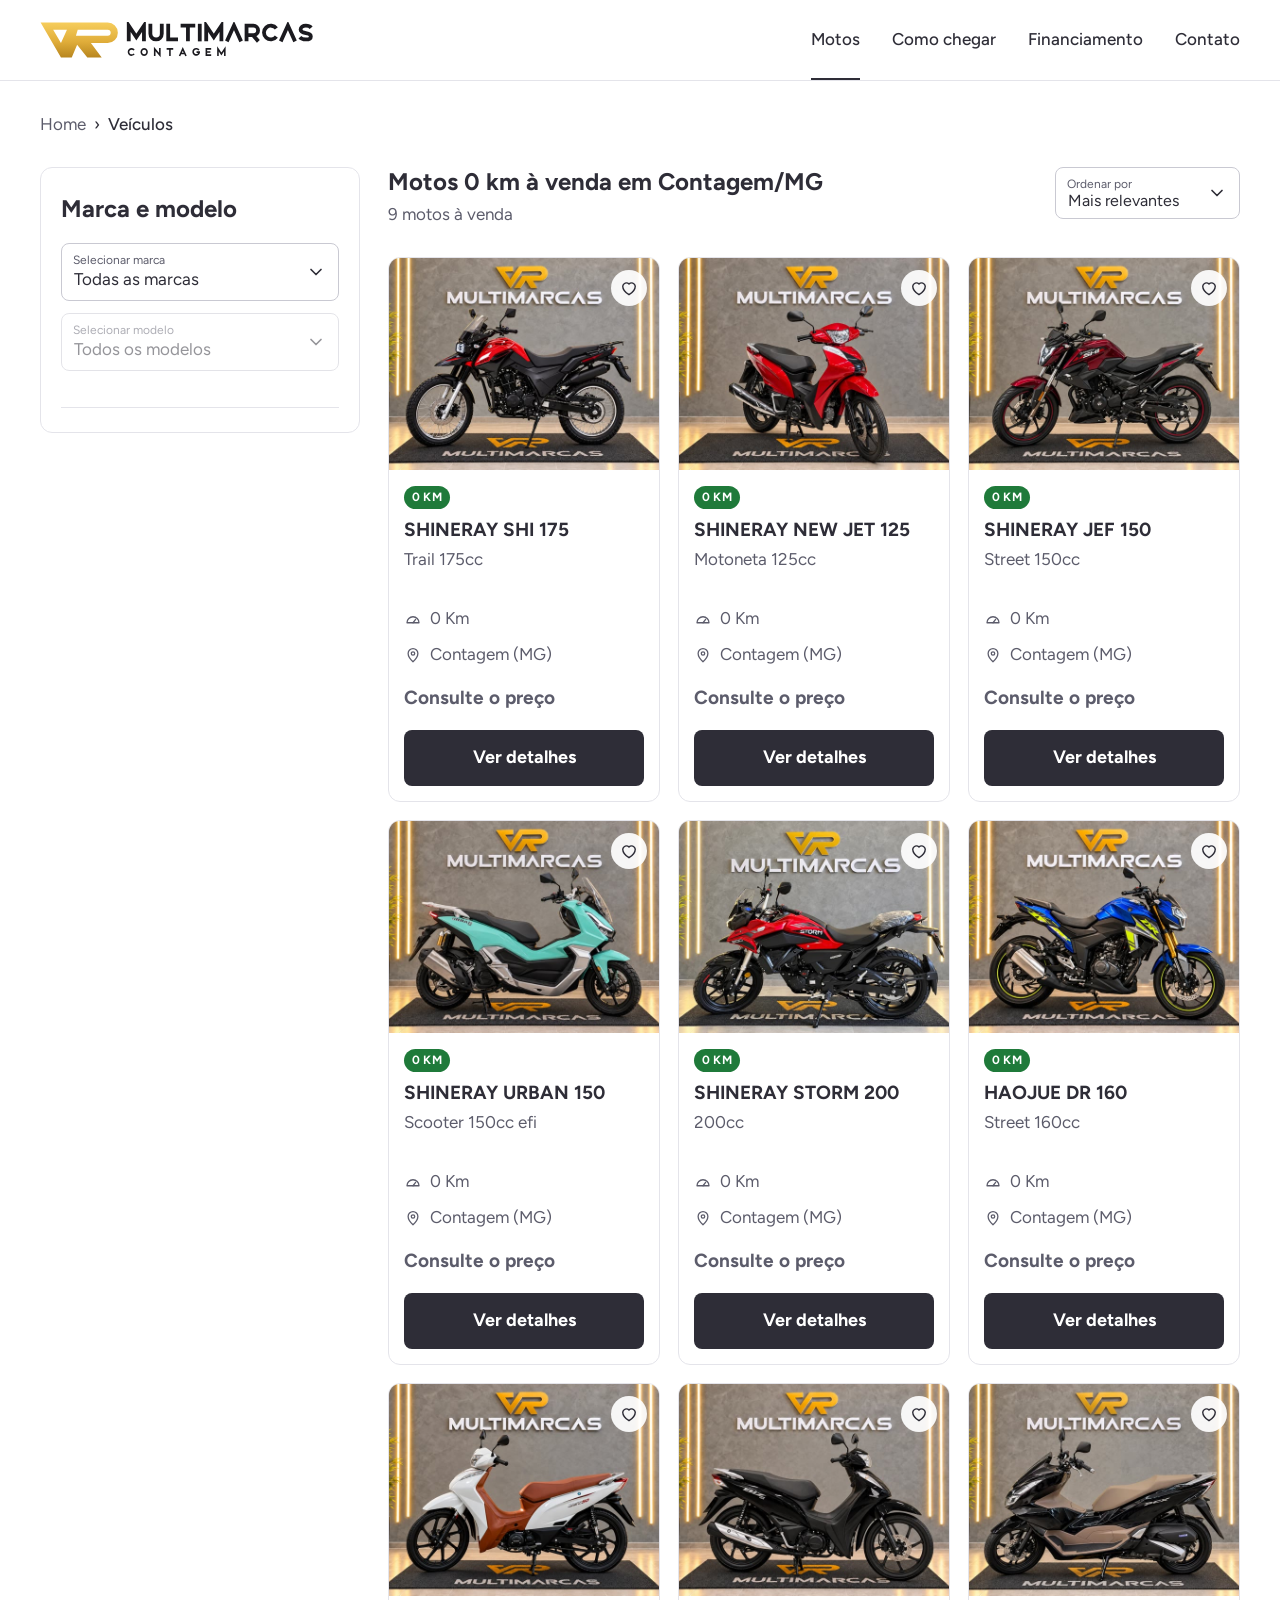
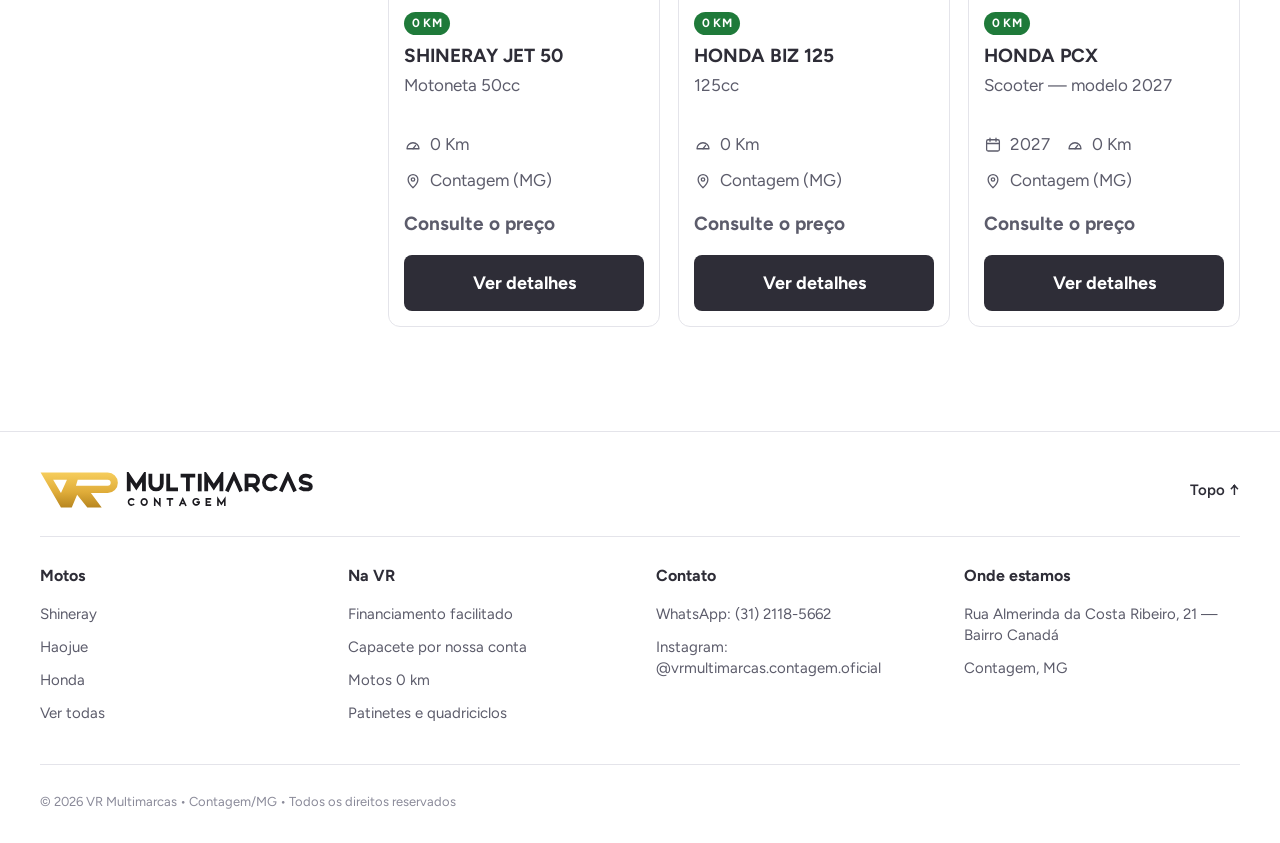
==== commit 04d6004b: "Número da loja corrigido: fixo (31) 2118-5662, também WhatsApp Co-Authored-By: Claude Opus 5.5 <nore" ====
--- a/motos/index.html
+++ b/motos/index.html
@@ -31,7 +31,7 @@
       <nav class="topo__menu" aria-label="Navegação principal">
         <a href="/motos" aria-current="page">Motos</a>
         <a href="https://www.google.com/maps/place/VR+MULTIMARCAS+-+CONTAGEM/@-19.9241171,-44.0934438,17z/data=!3m1!4b1!4m6!3m5!1s0xa6959866432ac3:0x6a13c56bbc2e944d!8m2!3d-19.9241171!4d-44.0908689!16s%2Fg%2F11z6pbhwns" target="_blank" rel="noopener">Como chegar</a>
-        <a href="https://wa.me/5531921185662?text=Ol%C3%A1%2C%20VR%20Multimarcas!%20Vim%20pelo%20site%20e%20quero%20simular%20o%20financiamento%20de%20uma%20moto%200%20km.%20Pode%20me%20passar%20as%20condi%C3%A7%C3%B5es%3F" target="_blank" rel="noopener">Financiamento</a>
+        <a href="https://wa.me/553121185662?text=Ol%C3%A1%2C%20VR%20Multimarcas!%20Vim%20pelo%20site%20e%20quero%20simular%20o%20financiamento%20de%20uma%20moto%200%20km.%20Pode%20me%20passar%20as%20condi%C3%A7%C3%B5es%3F" target="_blank" rel="noopener">Financiamento</a>
         <a href="#contato">Contato</a>
       </nav>
     </div>
@@ -203,14 +203,14 @@
         </div>
         <div>
           <h3>Na VR</h3>
-          <a href="https://wa.me/5531921185662?text=Ol%C3%A1%2C%20VR%20Multimarcas!%20Vim%20pelo%20site%20e%20quero%20simular%20o%20financiamento%20de%20uma%20moto%200%20km.%20Pode%20me%20passar%20as%20condi%C3%A7%C3%B5es%3F" target="_blank" rel="noopener">Financiamento facilitado</a>
-          <a href="https://wa.me/5531921185662?text=Ol%C3%A1%2C%20VR%20Multimarcas!%20Vi%20no%20site%20que%20o%20capacete%20%C3%A9%20por%20conta%20de%20voc%C3%AAs%20na%20compra%20da%20moto.%20Como%20funciona%3F" target="_blank" rel="noopener">Capacete por nossa conta</a>
+          <a href="https://wa.me/553121185662?text=Ol%C3%A1%2C%20VR%20Multimarcas!%20Vim%20pelo%20site%20e%20quero%20simular%20o%20financiamento%20de%20uma%20moto%200%20km.%20Pode%20me%20passar%20as%20condi%C3%A7%C3%B5es%3F" target="_blank" rel="noopener">Financiamento facilitado</a>
+          <a href="https://wa.me/553121185662?text=Ol%C3%A1%2C%20VR%20Multimarcas!%20Vi%20no%20site%20que%20o%20capacete%20%C3%A9%20por%20conta%20de%20voc%C3%AAs%20na%20compra%20da%20moto.%20Como%20funciona%3F" target="_blank" rel="noopener">Capacete por nossa conta</a>
           <a href="/motos">Motos 0 km</a>
-          <a href="https://wa.me/5531921185662?text=Ol%C3%A1%2C%20VR%20Multimarcas!%20Vi%20no%20site%20que%20voc%C3%AAs%20tamb%C3%A9m%20t%C3%AAm%20patinetes%20el%C3%A9tricos%20e%20quadriciclos.%20Quais%20modelos%20est%C3%A3o%20dispon%C3%ADveis%3F" target="_blank" rel="noopener">Patinetes e quadriciclos</a>
+          <a href="https://wa.me/553121185662?text=Ol%C3%A1%2C%20VR%20Multimarcas!%20Vi%20no%20site%20que%20voc%C3%AAs%20tamb%C3%A9m%20t%C3%AAm%20patinetes%20el%C3%A9tricos%20e%20quadriciclos.%20Quais%20modelos%20est%C3%A3o%20dispon%C3%ADveis%3F" target="_blank" rel="noopener">Patinetes e quadriciclos</a>
         </div>
         <div>
           <h3>Contato</h3>
-          <a href="https://wa.me/5531921185662?text=Ol%C3%A1%2C%20VR%20Multimarcas!%20Vim%20pelo%20site%20e%20quero%20saber%20mais%20sobre%20as%20motos%200%20km.%20Pode%20me%20ajudar%3F" target="_blank" rel="noopener">WhatsApp: (31) 92118-5662</a>
+          <a href="https://wa.me/553121185662?text=Ol%C3%A1%2C%20VR%20Multimarcas!%20Vim%20pelo%20site%20e%20quero%20saber%20mais%20sobre%20as%20motos%200%20km.%20Pode%20me%20ajudar%3F" target="_blank" rel="noopener">WhatsApp: (31) 2118-5662</a>
           <a href="https://www.instagram.com/vrmultimarcas.contagem.oficial/" target="_blank" rel="noopener">Instagram: @vrmultimarcas.contagem.oficial</a>
         </div>
         <div>
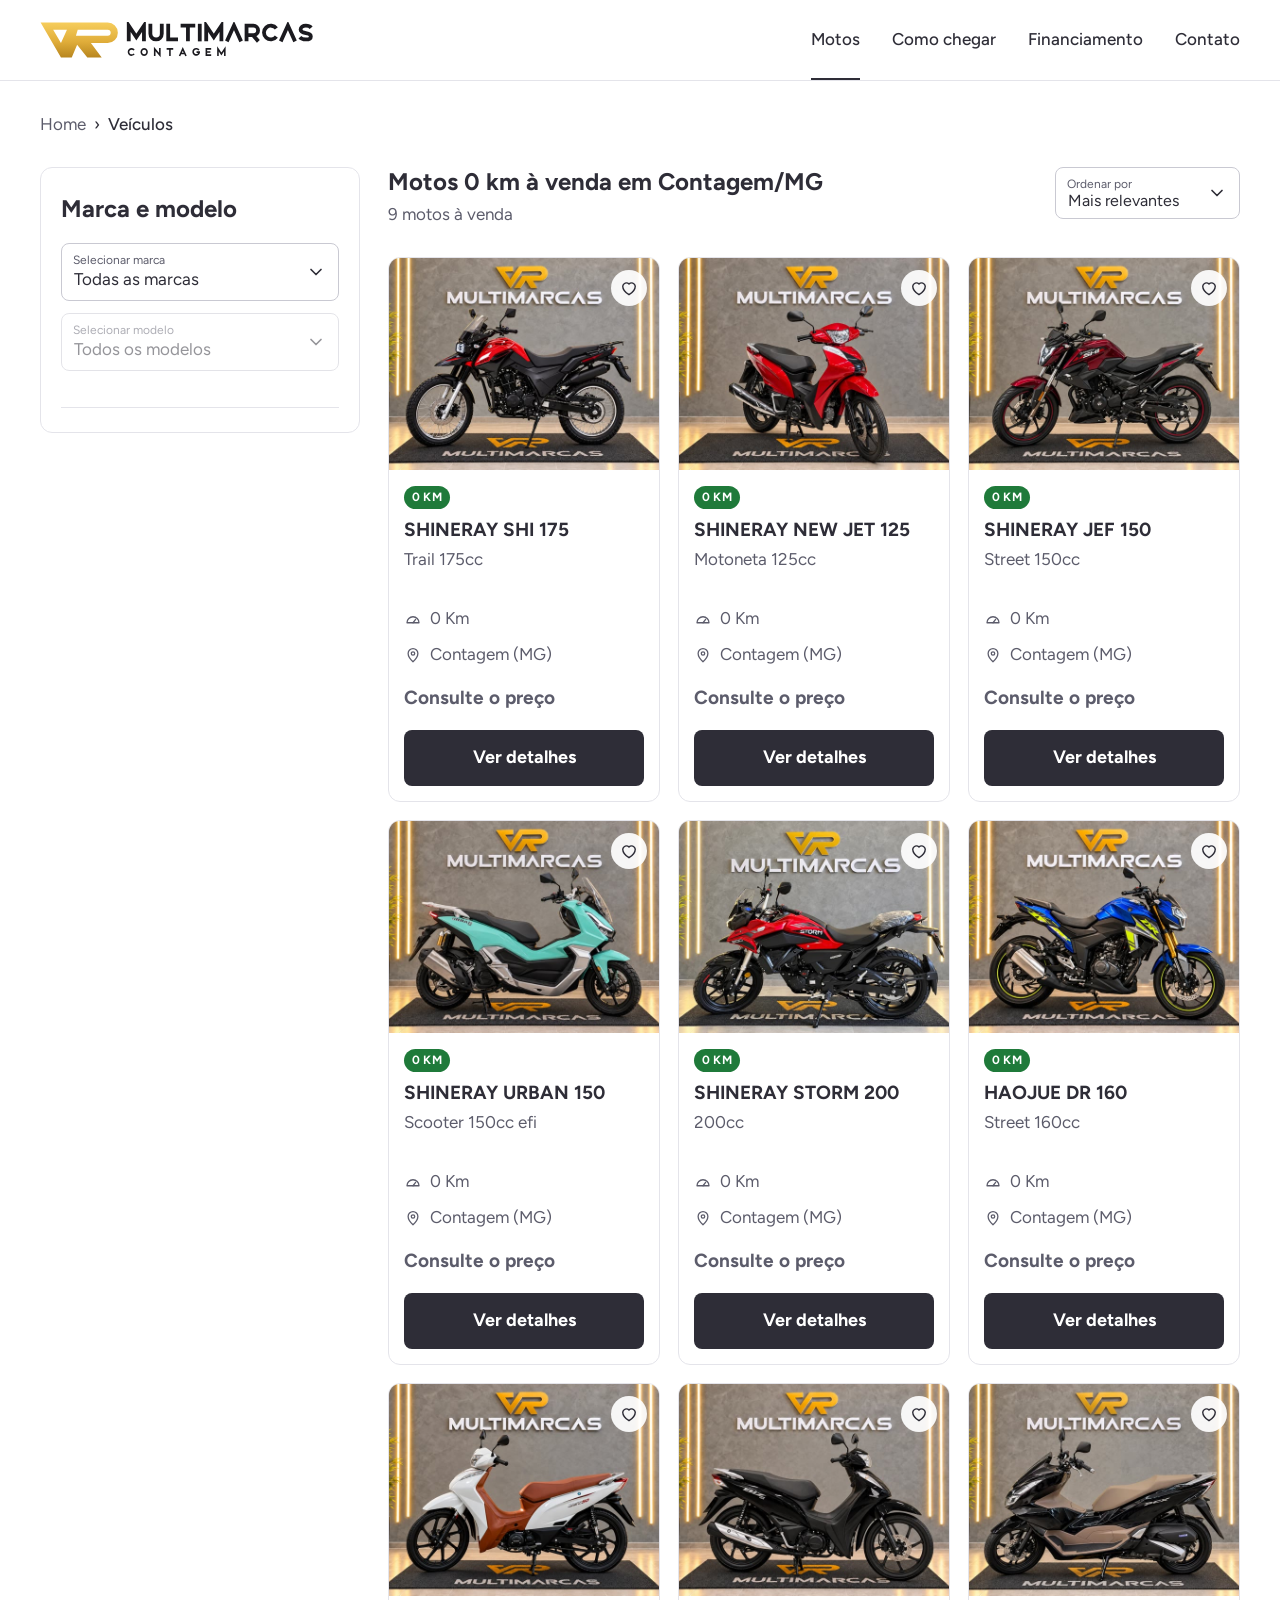
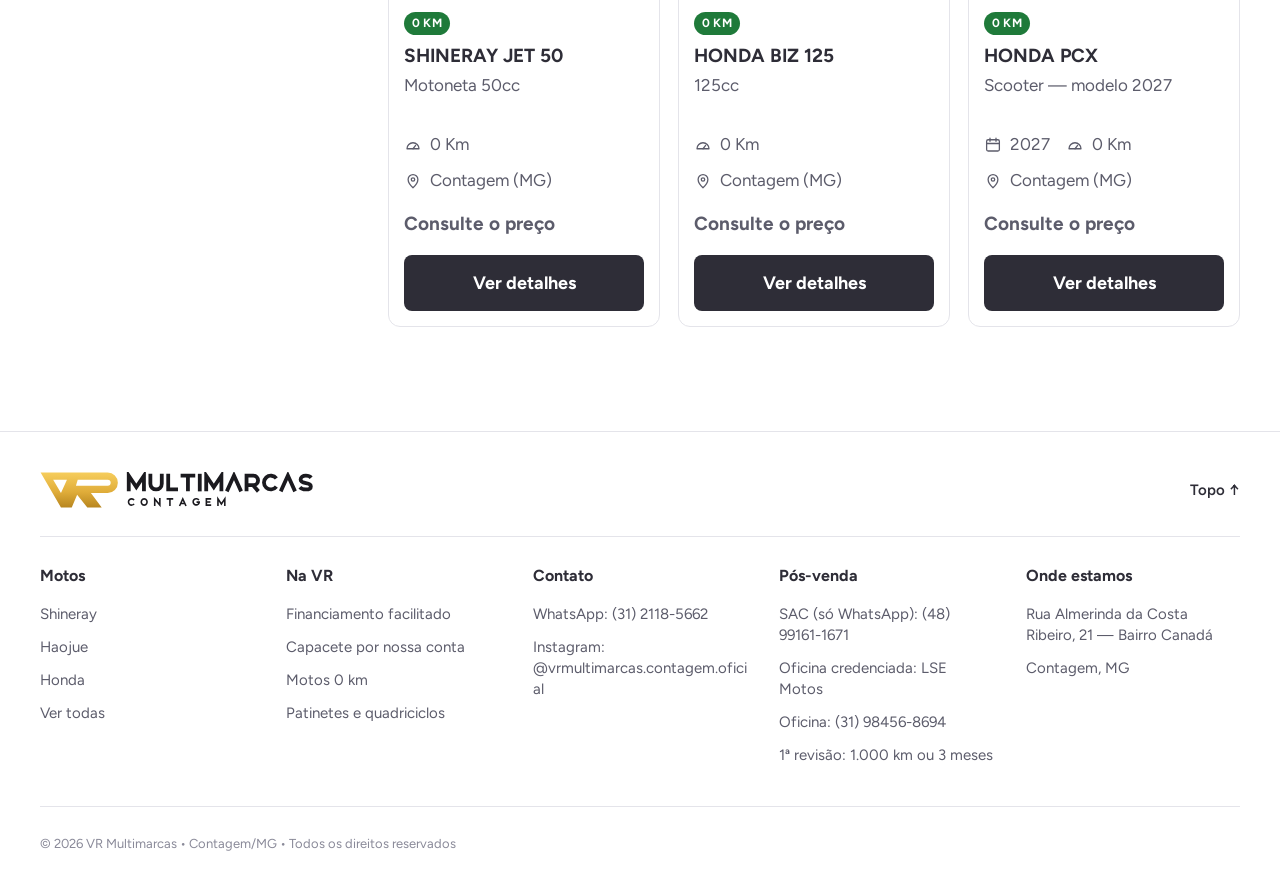
==== commit 3279c896: "Pós-venda: oficina credenciada LSE Motos, SAC e 1ª revisão Co-Authored-By: Claude Opus 5.5 <noreply@" ====
--- a/motos/index.html
+++ b/motos/index.html
@@ -20,7 +20,7 @@
   <link rel="preconnect" href="https://fonts.gstatic.com" crossorigin>
   <link href="https://fonts.googleapis.com/css2?family=Figtree:wght@400;500;600;700;800&display=swap" rel="stylesheet">
   <link rel="stylesheet" href="/modelos/catalogo/catalogo.css">
-  <link rel="stylesheet" href="/modelos/catalogo/menu.css">
+  <link rel="stylesheet" href="/modelos/catalogo/menu.css"><link rel="stylesheet" href="/modelos/catalogo/financiamento.css">
 </head>
 <body>
 
@@ -214,6 +214,13 @@
           <a href="https://www.instagram.com/vrmultimarcas.contagem.oficial/" target="_blank" rel="noopener">Instagram: @vrmultimarcas.contagem.oficial</a>
         </div>
         <div>
+          <h3>Pós-venda</h3>
+          <a href="https://wa.me/5548991611671?text=Ol%C3%A1!%20Comprei%20minha%20moto%20na%20VR%20Multimarcas%20e%20preciso%20de%20atendimento%20p%C3%B3s-venda." target="_blank" rel="noopener">SAC (só WhatsApp): (48) 99161-1671</a>
+          <a href="https://www.google.com/maps/search/?api=1&query=LSE%20Motos%2C%20R.%20Mte.%20Pedrinho%2C%2035%20-%20Nossa%20Sra.%20do%20Carmo%2C%20Contagem%20-%20MG%2C%2032015-760" target="_blank" rel="noopener">Oficina credenciada: LSE Motos</a>
+          <a href="tel:+5531984568694">Oficina: (31) 98456-8694</a>
+          <a href="/#pos-venda">1ª revisão: 1.000 km ou 3 meses</a>
+        </div>
+        <div>
           <h3>Onde estamos</h3>
           <a href="https://www.google.com/maps/place/VR+MULTIMARCAS+-+CONTAGEM/@-19.9241171,-44.0934438,17z/data=!3m1!4b1!4m6!3m5!1s0xa6959866432ac3:0x6a13c56bbc2e944d!8m2!3d-19.9241171!4d-44.0908689!16s%2Fg%2F11z6pbhwns" target="_blank" rel="noopener">Rua Almerinda da Costa Ribeiro, 21 — Bairro Canadá</a>
           <span>Contagem, MG</span>
@@ -227,5 +234,6 @@
   <script src="/modelos/catalogo/estoque.js"></script>
   <script src="/modelos/catalogo/catalogo.js"></script>
   <script src="/modelos/catalogo/menu.js"></script>
+  <script src="/modelos/catalogo/financiamento.js"></script>
 </body>
 </html>
--- a/modelos/catalogo/catalogo.css
+++ b/modelos/catalogo/catalogo.css
@@ -444,12 +444,13 @@
 .rodape__topo { font-size: 15px; font-weight: 600; text-decoration: none; }
 .rodape__colunas {
   display: grid;
-  grid-template-columns: repeat(4, minmax(0, 1fr));
+  grid-template-columns: repeat(5, minmax(0, 1fr)); /* Motos, Na VR, Contato, Pós-venda, Onde estamos */
   gap: 32px;
 }
 .rodape__colunas h3 { margin: 0 0 16px; font-size: 16px; font-weight: 700; }
 .rodape__colunas a,
 .rodape__colunas span {
+  overflow-wrap: anywhere;
   display: block;
   margin-bottom: 12px;
   font-size: 15px;
@@ -682,3 +683,8 @@
 .logo-vr { display: block; width: auto; height: 36px; }
 @media (max-width: 860px) { .logo-vr { height: 30px; } }
 @media (max-width: 340px) { .logo-vr { height: 24px; } }
+
+/* rodapé com 5 colunas: em telas médias vira 3 por linha */
+@media (min-width: 861px) and (max-width: 1100px) {
+  .rodape__colunas { grid-template-columns: repeat(3, minmax(0, 1fr)); }
+}
--- a/modelos/catalogo/menu.css
+++ b/modelos/catalogo/menu.css
@@ -129,3 +129,4 @@
 
 /* logo da VR no painel do menu */
 .menu-painel__marca .logo-vr { display: block; width: auto; height: 30px; }
+.menu-painel__sac { font-weight: 600; }
--- a/modelos/catalogo/financiamento.css
+++ b/modelos/catalogo/financiamento.css
@@ -0,0 +1,82 @@
+/* Formulário "Simular financiamento" (financiamento.js), usado na página inicial, no catálogo e na página da moto. */
+html.fin-aberto { overflow: hidden; }
+
+.fin {
+  width: min(440px, calc(100% - 32px));
+  max-height: calc(100% - 32px);
+  margin: auto;
+  padding: 0;
+  border: 0;
+  border-radius: 16px;
+  background: #fff;
+  color: #2e2d37;
+  font-family: "Figtree", system-ui, -apple-system, "Segoe UI", sans-serif;
+  box-shadow: 0 24px 60px rgba(20, 18, 30, .3);
+  overflow: auto;
+}
+.fin::backdrop { background: rgba(20, 18, 30, .6); }
+.fin[open] { animation: fin-entrar .2s ease-out; }
+@keyframes fin-entrar { from { opacity: 0; transform: translateY(12px); } }
+@media (prefers-reduced-motion: reduce) { .fin[open] { animation: none; } }
+
+.fin__caixa { position: relative; display: grid; gap: 14px; padding: 28px 24px 22px; }
+.fin__fechar {
+  position: absolute; top: 12px; right: 12px;
+  display: grid; place-items: center;
+  width: 40px; height: 40px;
+  border: 0; border-radius: 50%;
+  background: transparent; color: #5c5c6b; cursor: pointer;
+}
+.fin__fechar:hover { background: #ecedf2; }
+.fin__fechar svg { width: 22px; height: 22px; }
+
+.fin__titulo { margin: 0; padding-right: 40px; font-size: 22px; font-weight: 800; line-height: 1.2; }
+.fin__moto {
+  justify-self: start;
+  margin: -4px 0 0;
+  padding: 4px 10px;
+  border-radius: 999px;
+  background: #fbe9ee;
+  color: #b3123a;
+  font-size: 14px;
+  font-weight: 700;
+}
+.fin__texto { margin: 0; color: #5c5c6b; font-size: 15px; line-height: 1.45; }
+
+.fin__campo { display: grid; gap: 6px; }
+.fin__campo[hidden] { display: none; }
+.fin__campo span { font-size: 14px; font-weight: 700; }
+.fin__campo input,
+.fin__campo select {
+  width: 100%;
+  min-height: 48px;
+  padding: 0 14px;
+  border: 1px solid #cfcfd8;
+  border-radius: 10px;
+  background: #fff;
+  color: inherit;
+  font: inherit;
+  font-size: 16px; /* 16px evita o zoom automático do iPhone */
+}
+.fin__campo input:focus,
+.fin__campo select:focus { outline: 2px solid #b3123a; outline-offset: 1px; border-color: #b3123a; }
+.fin__erro { display: none; color: #b3123a; font-size: 13px; font-weight: 600; }
+.fin__campo--erro input { border-color: #b3123a; }
+.fin__campo--erro .fin__erro { display: block; }
+
+.fin__enviar {
+  display: flex; align-items: center; justify-content: center; gap: 10px;
+  min-height: 52px;
+  margin-top: 4px;
+  border: 0; border-radius: 10px;
+  background: #1fa855; color: #fff;
+  font: inherit; font-size: 16px; font-weight: 700;
+  cursor: pointer;
+}
+.fin__enviar:hover { background: #198f48; }
+.fin__enviar svg { width: 22px; height: 22px; }
+.fin__aviso { margin: 0; color: #8a8a99; font-size: 13px; line-height: 1.4; text-align: center; }
+
+@media (max-width: 480px) {
+  .fin__caixa { padding: 24px 18px 18px; gap: 12px; }
+}
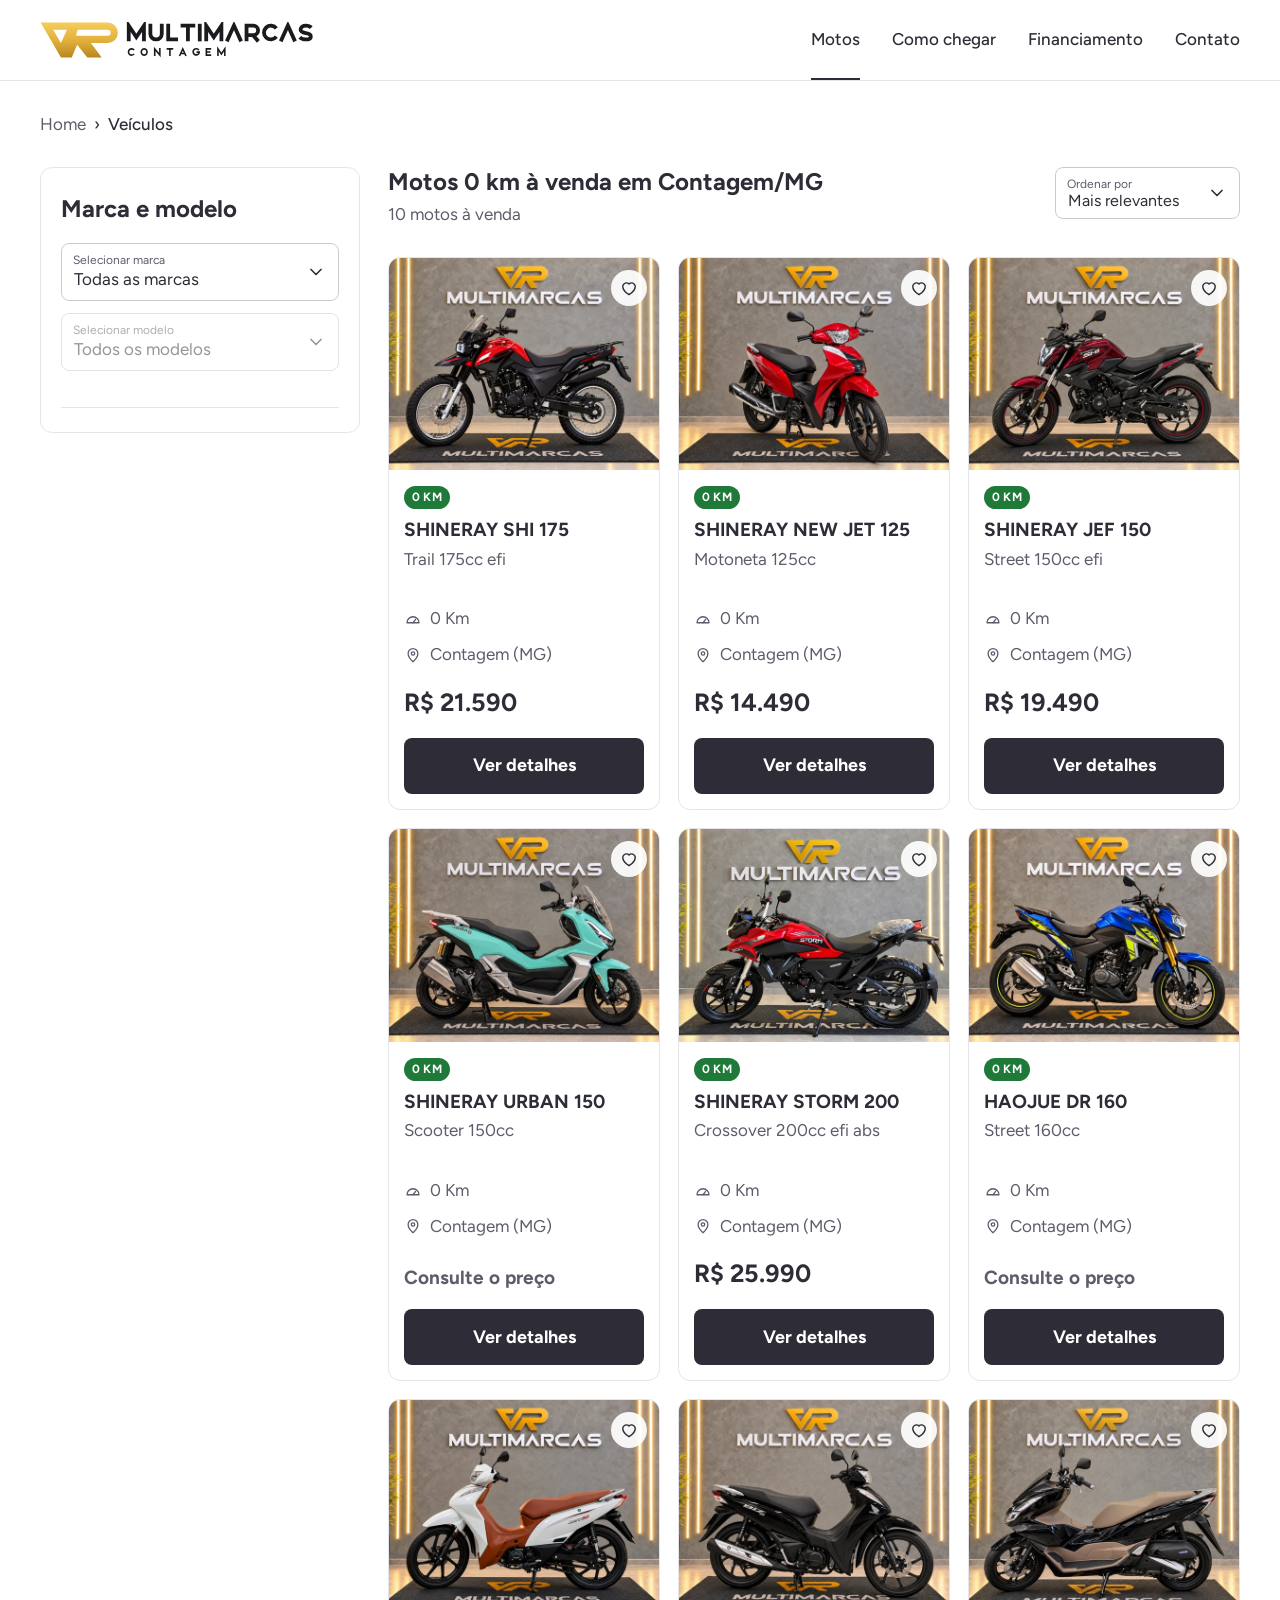
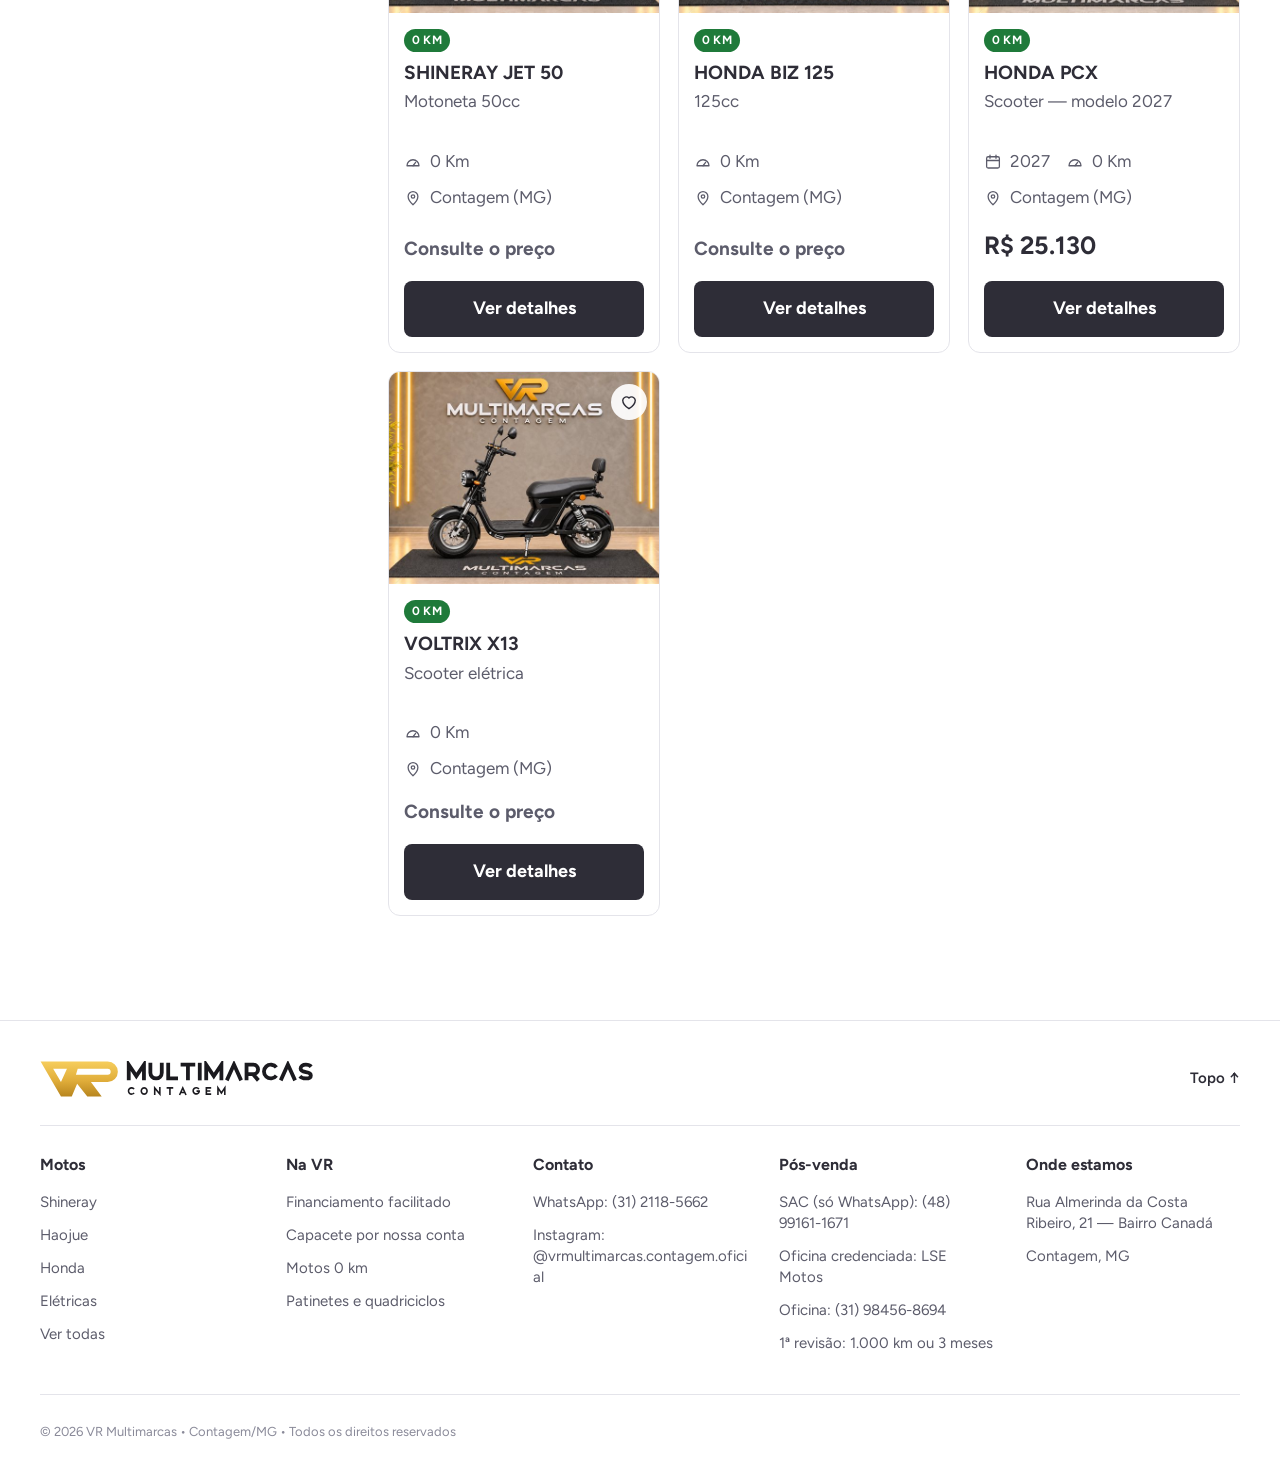
==== commit 3be66213: "Elétrica X13 (Voltrix) no estoque, com fotos e ficha do catálogo Co-Authored-By: Claude Opus 5.5 <no" ====
--- a/motos/index.html
+++ b/motos/index.html
@@ -199,6 +199,7 @@
           <a href="/motos?marca=SHINERAY">Shineray</a>
           <a href="/motos?marca=HAOJUE">Haojue</a>
           <a href="/motos?marca=HONDA">Honda</a>
+          <a href="/motos?marca=VOLTRIX">Elétricas</a>
           <a href="/motos">Ver todas</a>
         </div>
         <div>
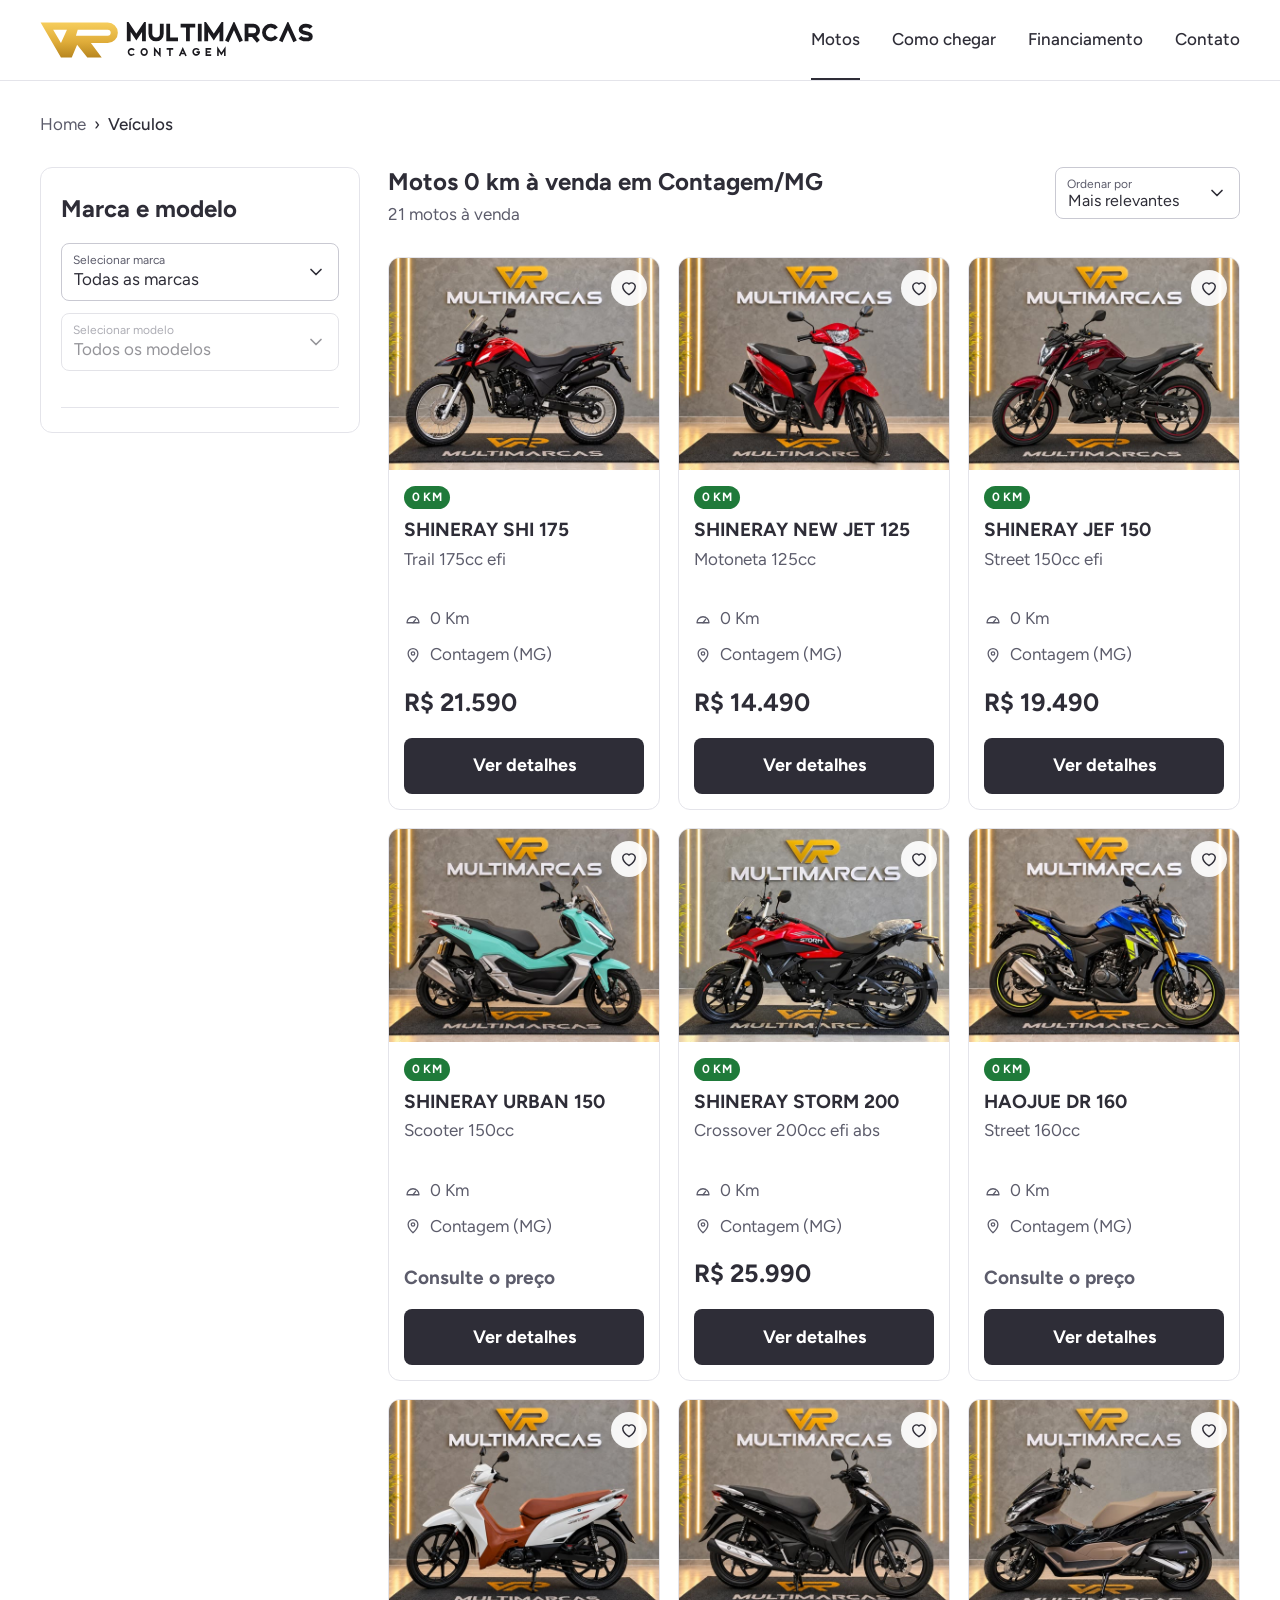
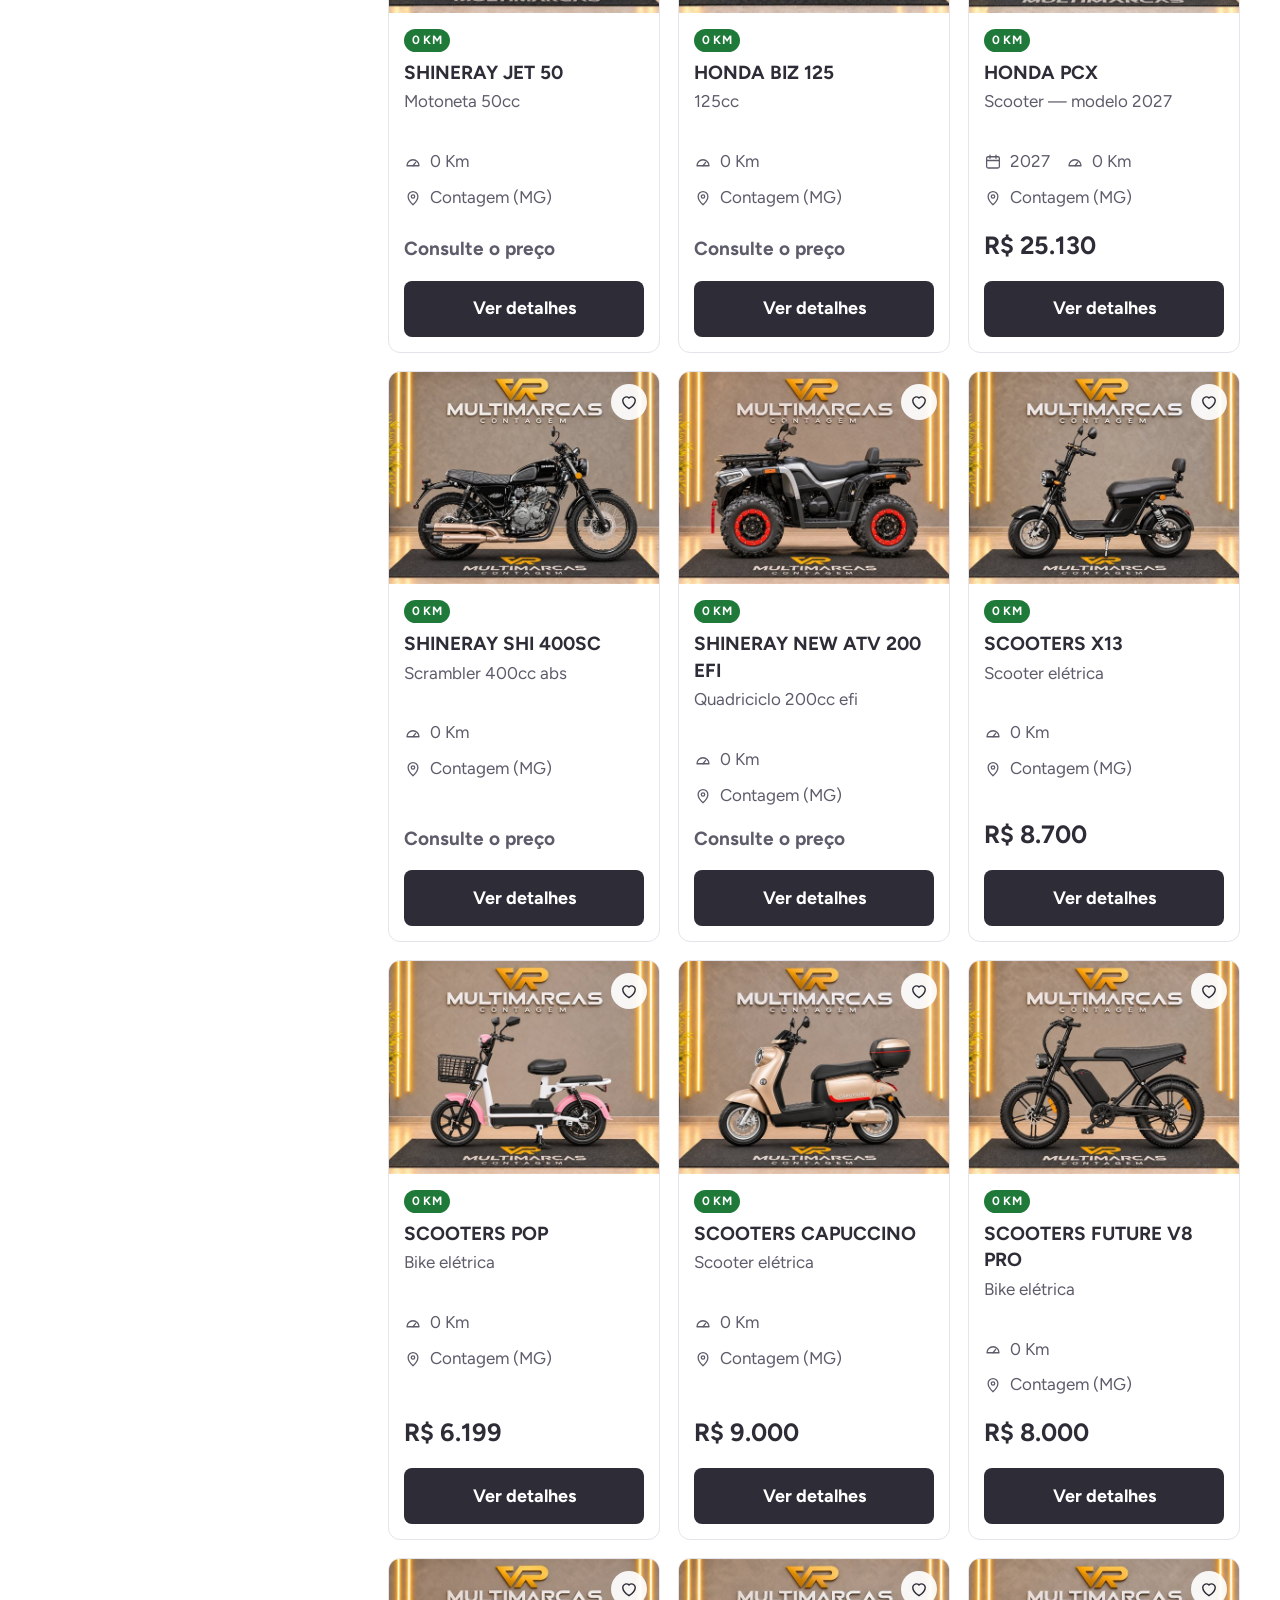
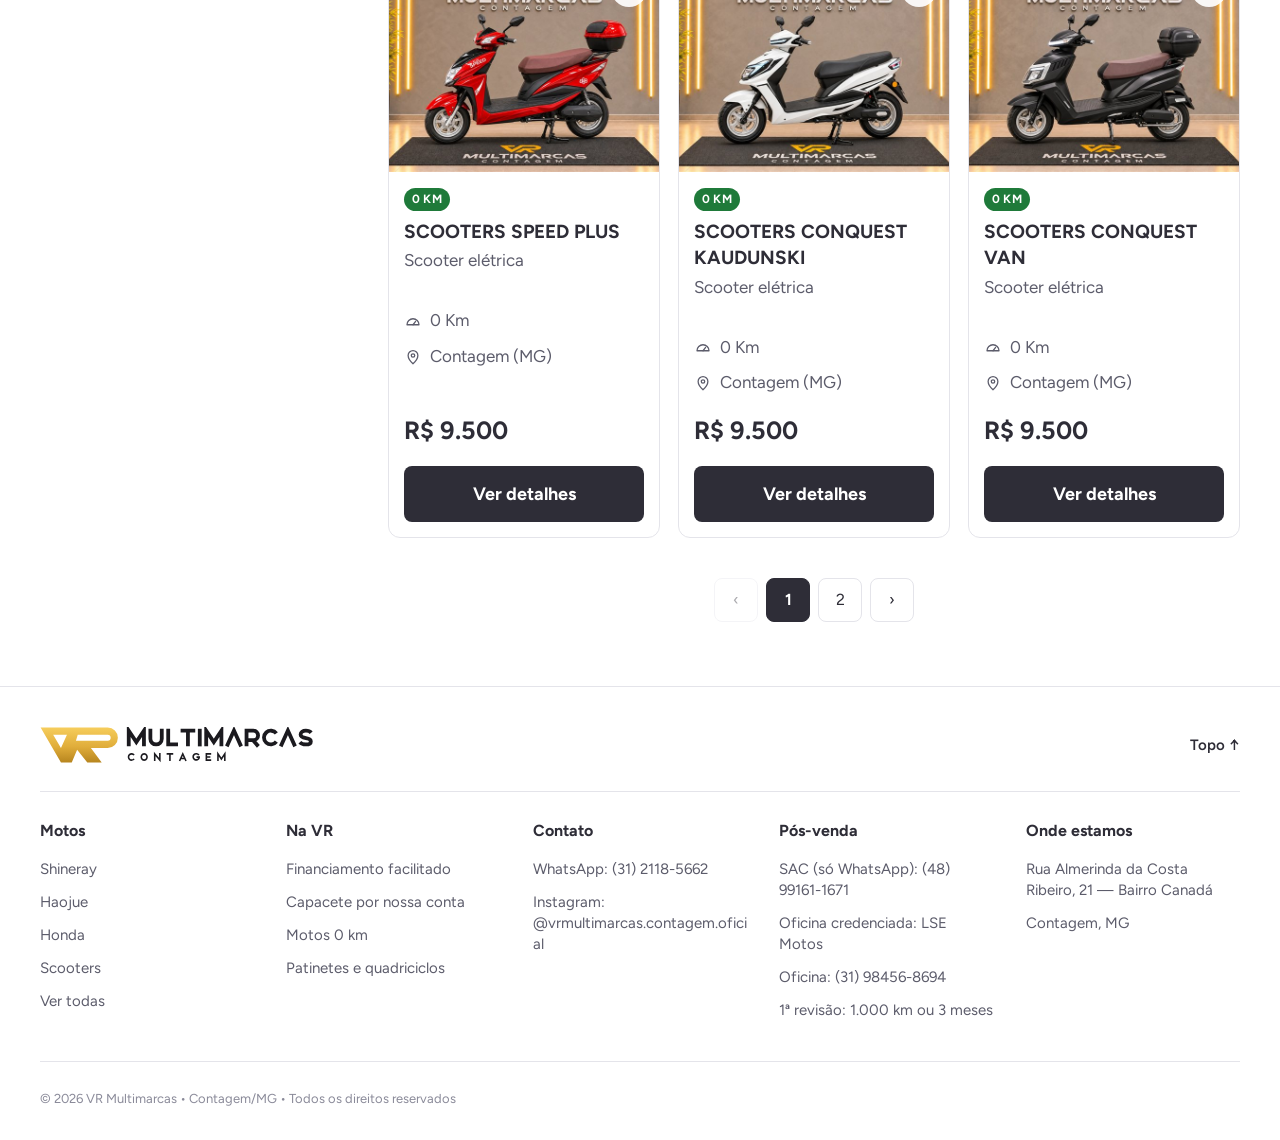
==== commit de5c54f1: "Simulador pede a data de nascimento; elétricas aparecem como Scooters - Formulário de simular financ" ====
--- a/motos/index.html
+++ b/motos/index.html
@@ -199,7 +199,7 @@
           <a href="/motos?marca=SHINERAY">Shineray</a>
           <a href="/motos?marca=HAOJUE">Haojue</a>
           <a href="/motos?marca=HONDA">Honda</a>
-          <a href="/motos?marca=VOLTRIX">Elétricas</a>
+          <a href="/motos?marca=SCOOTERS">Scooters</a>
           <a href="/motos">Ver todas</a>
         </div>
         <div>
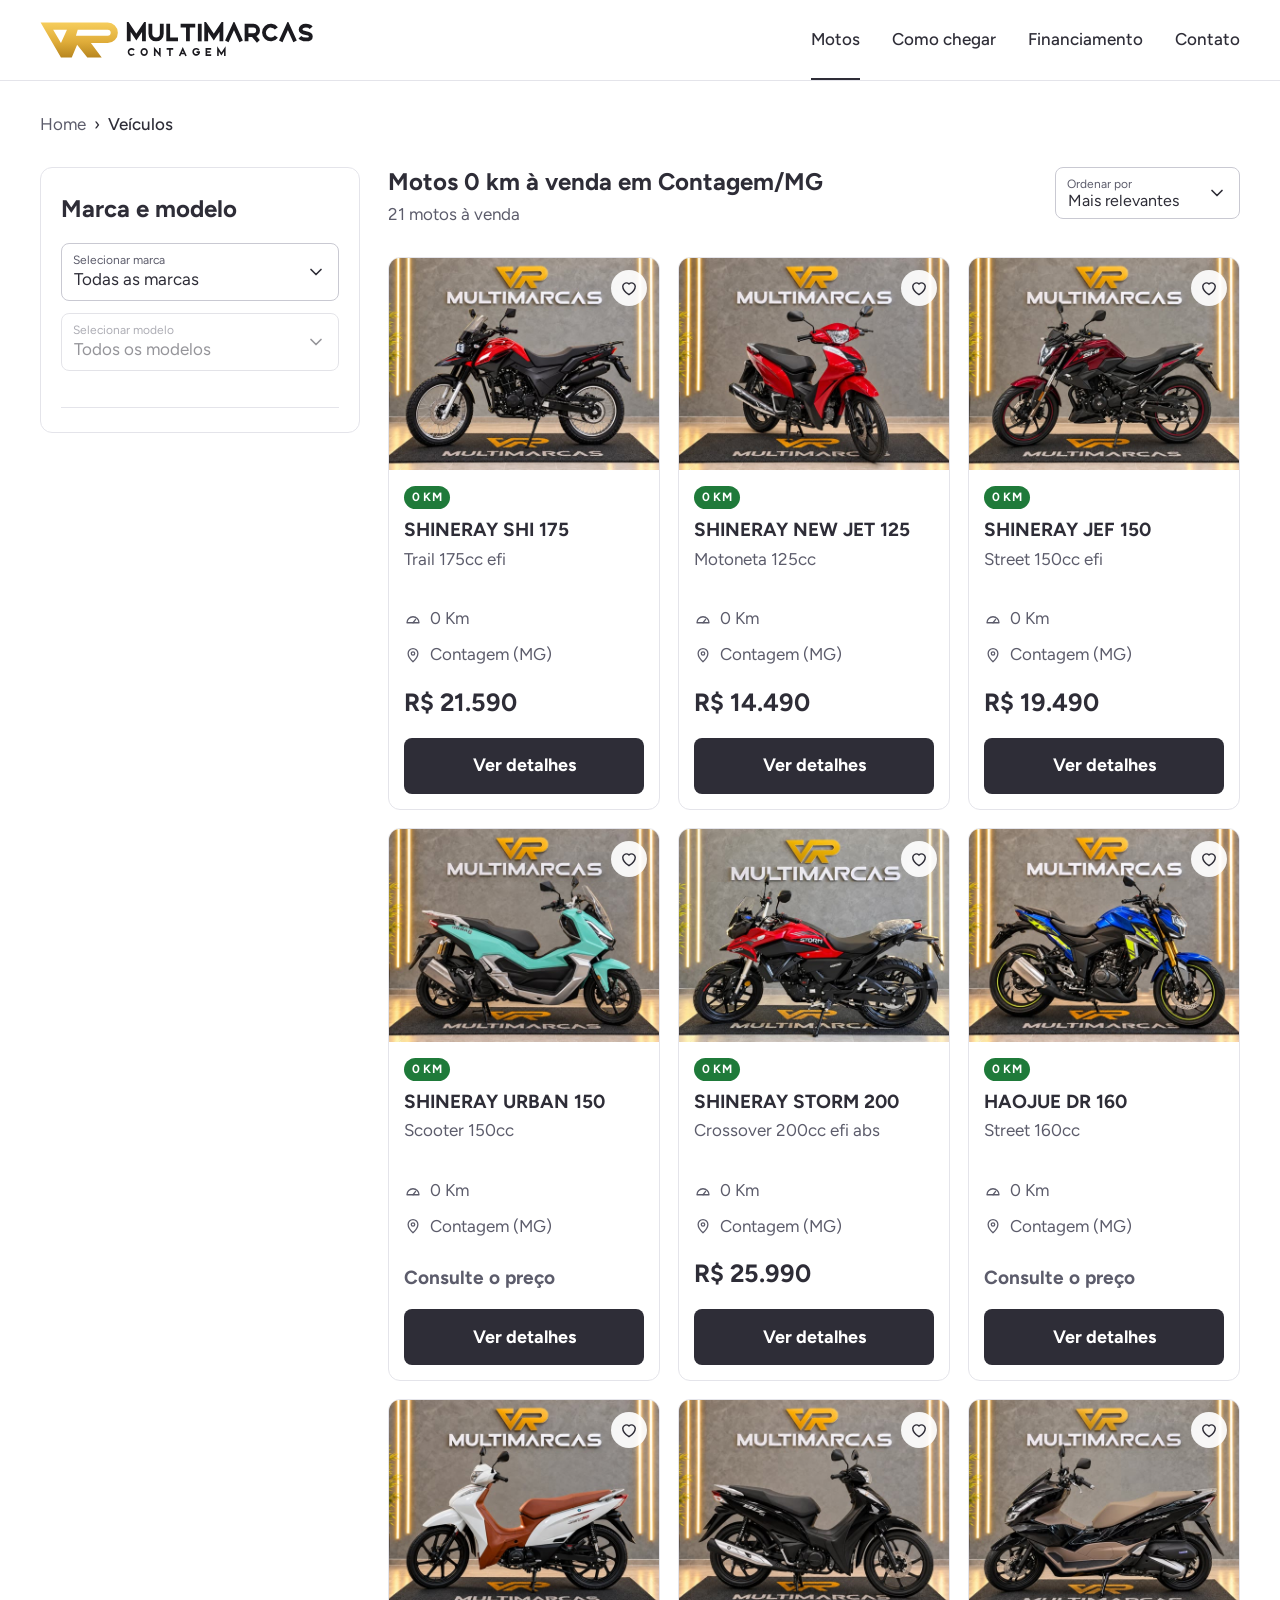
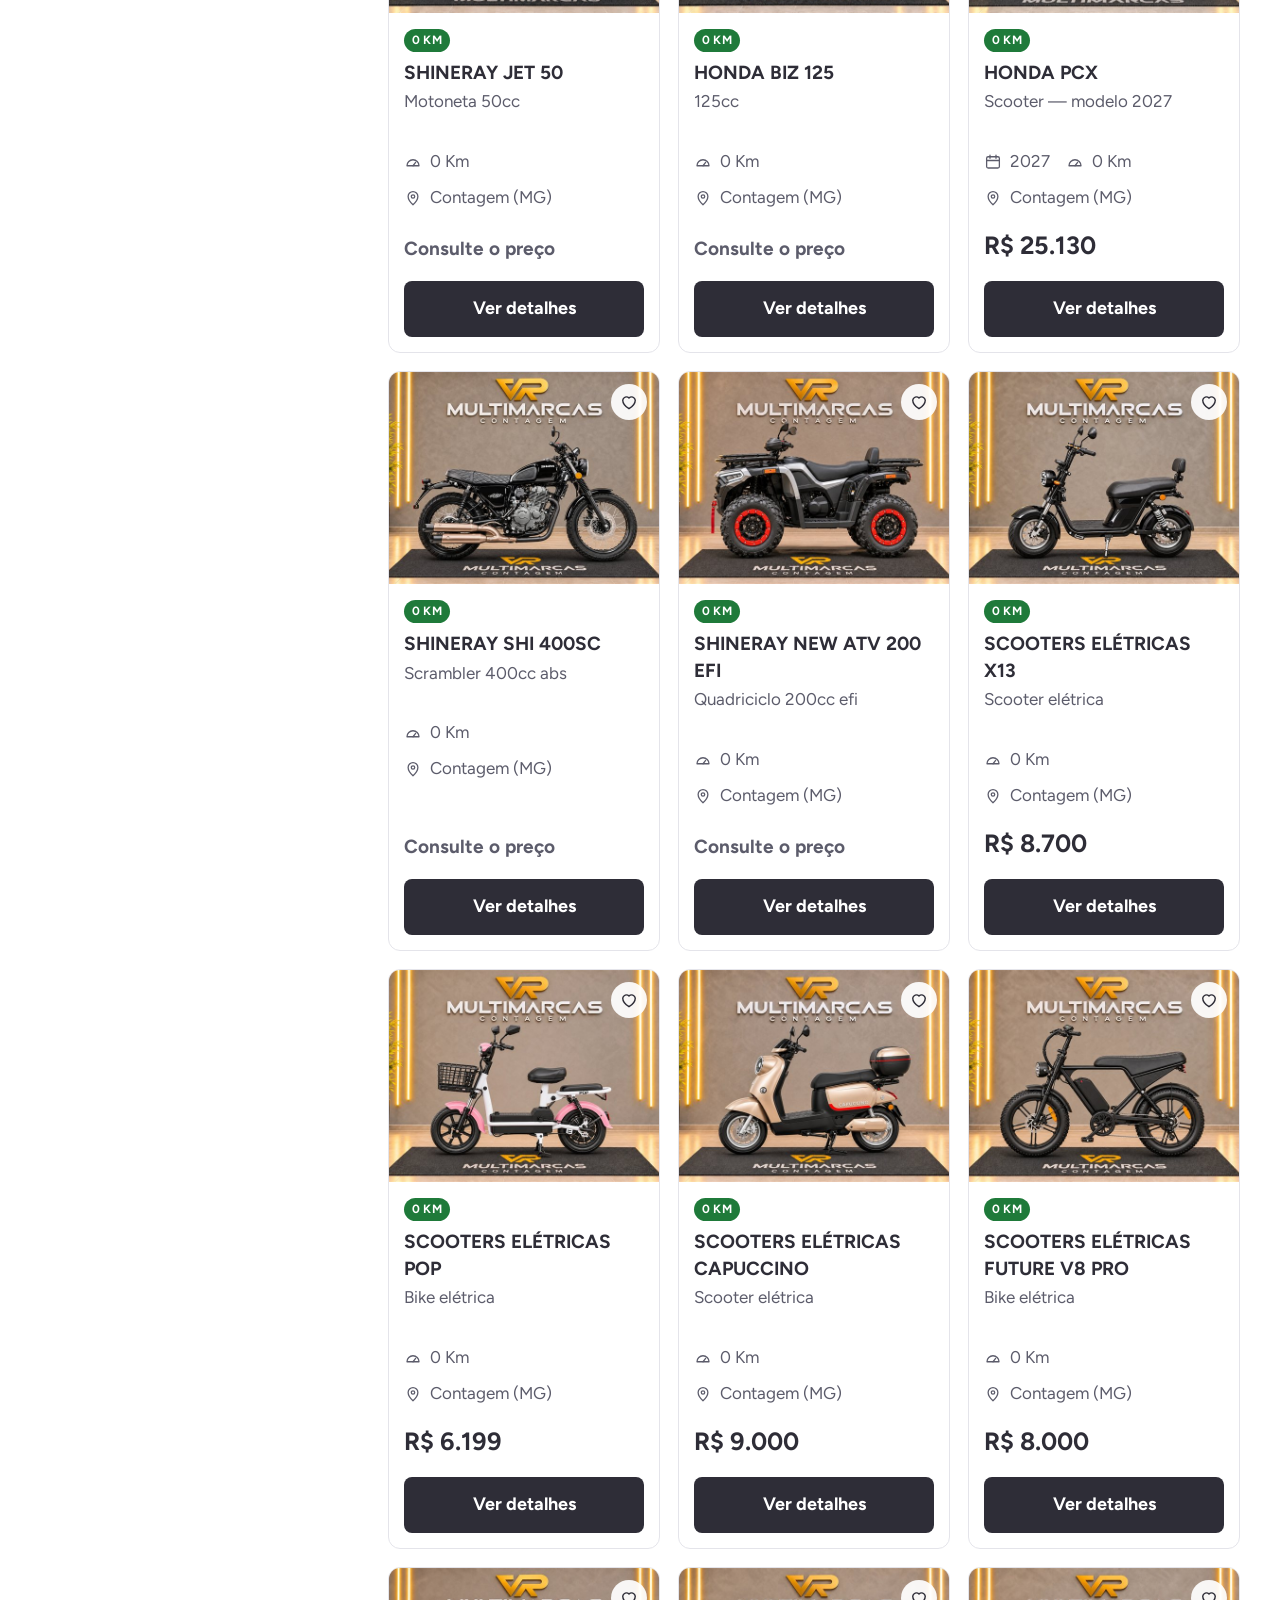
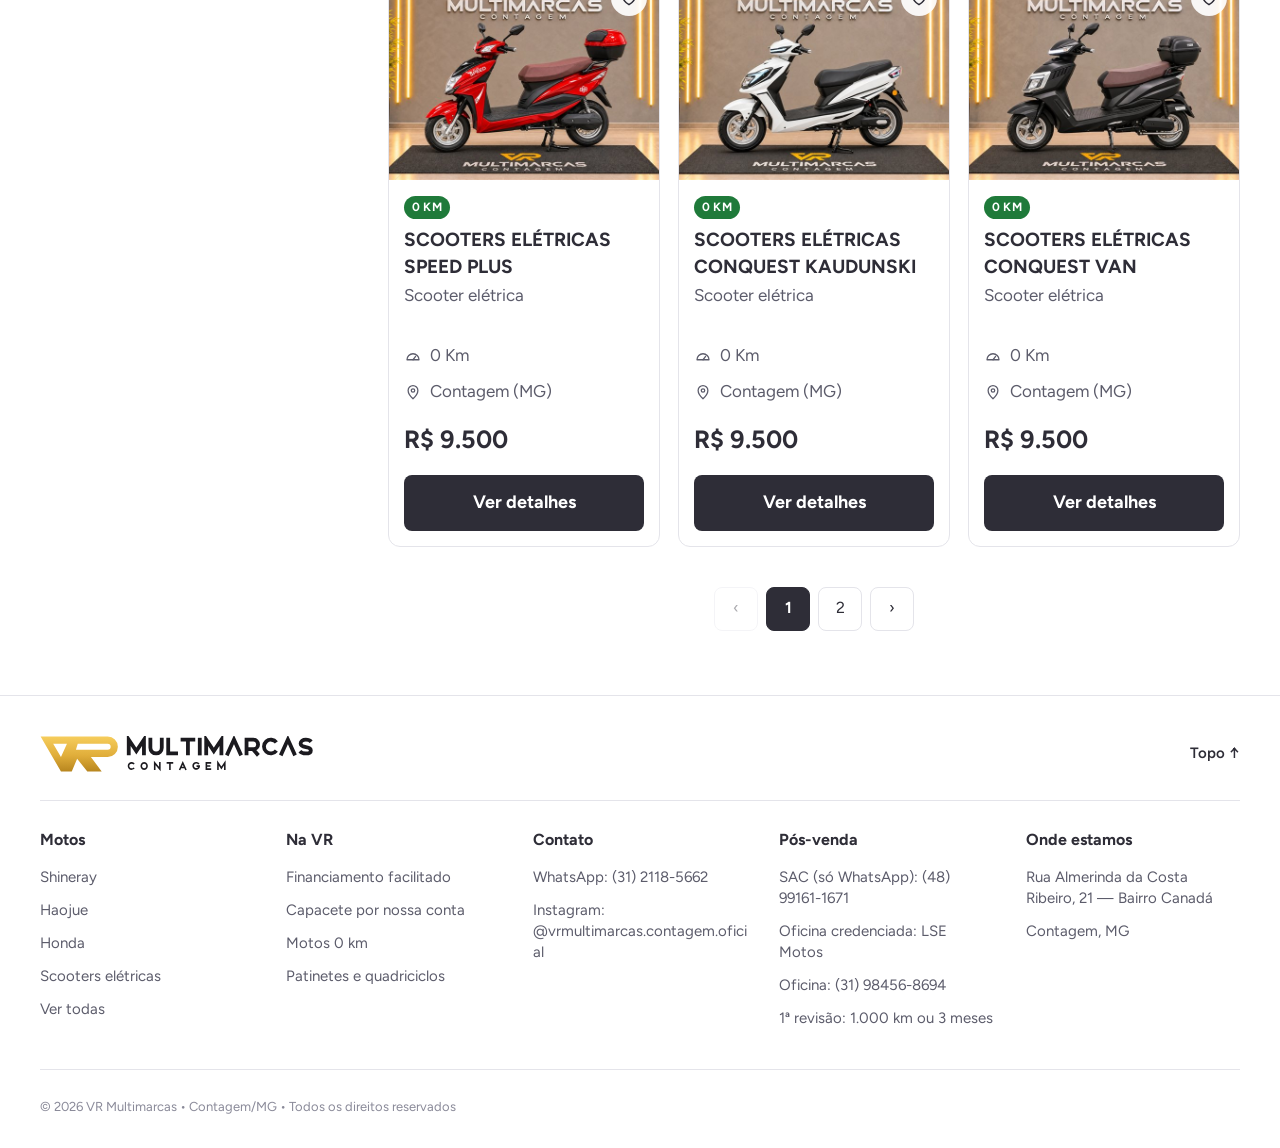
==== commit 89a6bbbb: "Elétricas aparecem como "Scooters elétricas" Co-Authored-By: Claude Opus 5.5 <noreply@anthropic.com>" ====
--- a/motos/index.html
+++ b/motos/index.html
@@ -199,7 +199,7 @@
           <a href="/motos?marca=SHINERAY">Shineray</a>
           <a href="/motos?marca=HAOJUE">Haojue</a>
           <a href="/motos?marca=HONDA">Honda</a>
-          <a href="/motos?marca=SCOOTERS">Scooters</a>
+          <a href="/motos?marca=SCOOTERS%20EL%C3%89TRICAS">Scooters elétricas</a>
           <a href="/motos">Ver todas</a>
         </div>
         <div>
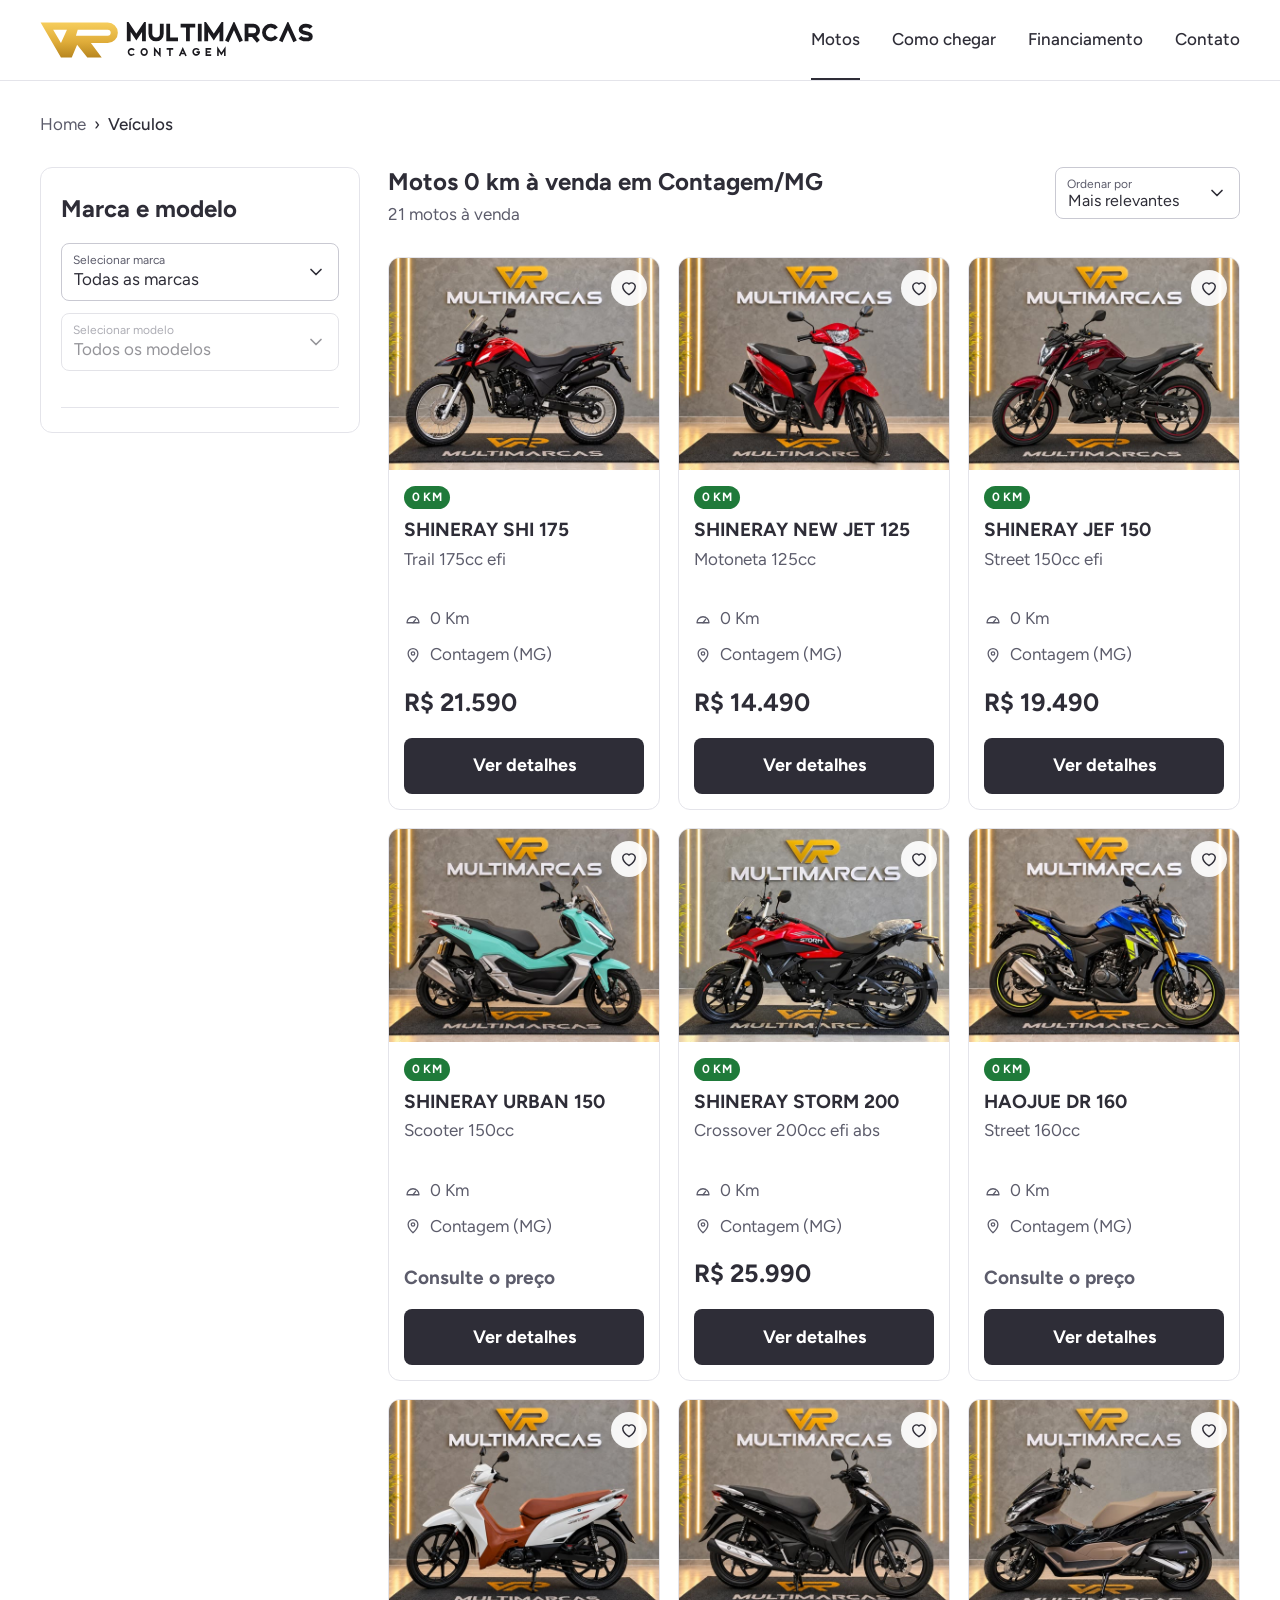
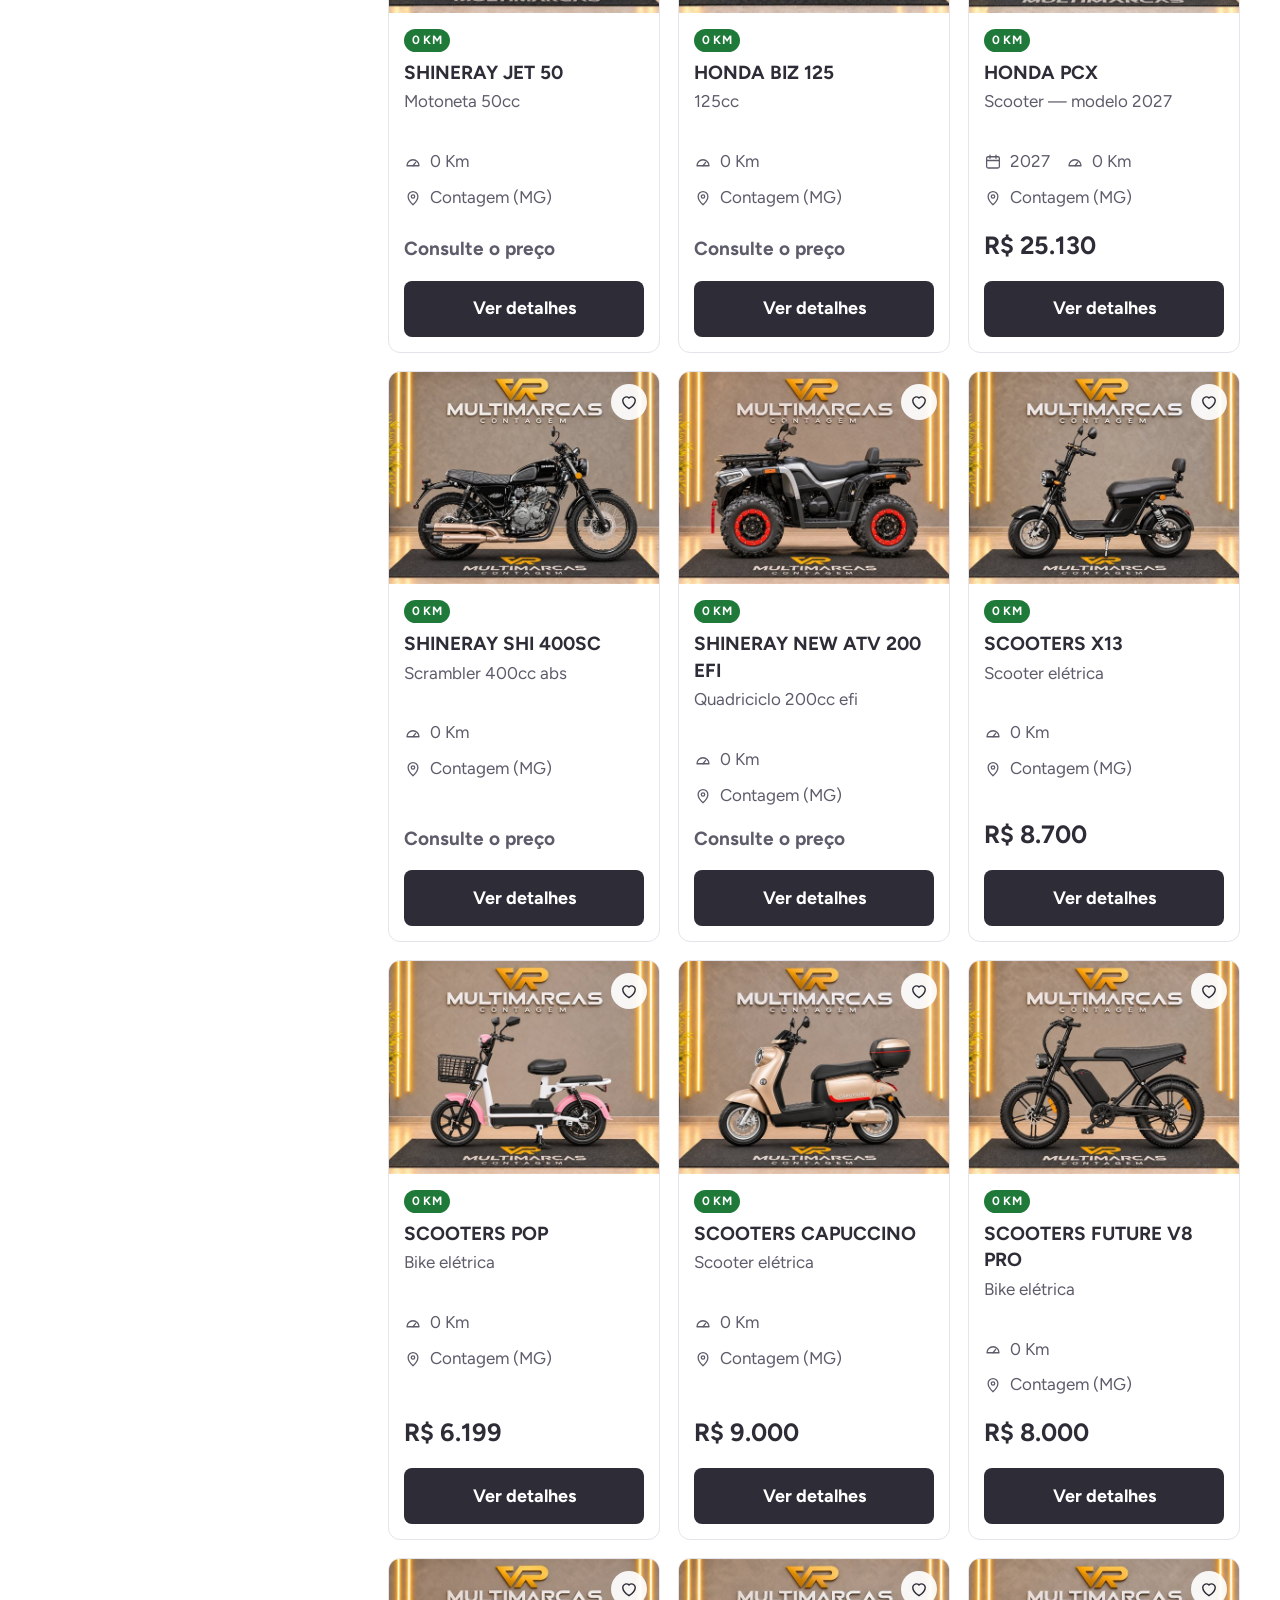
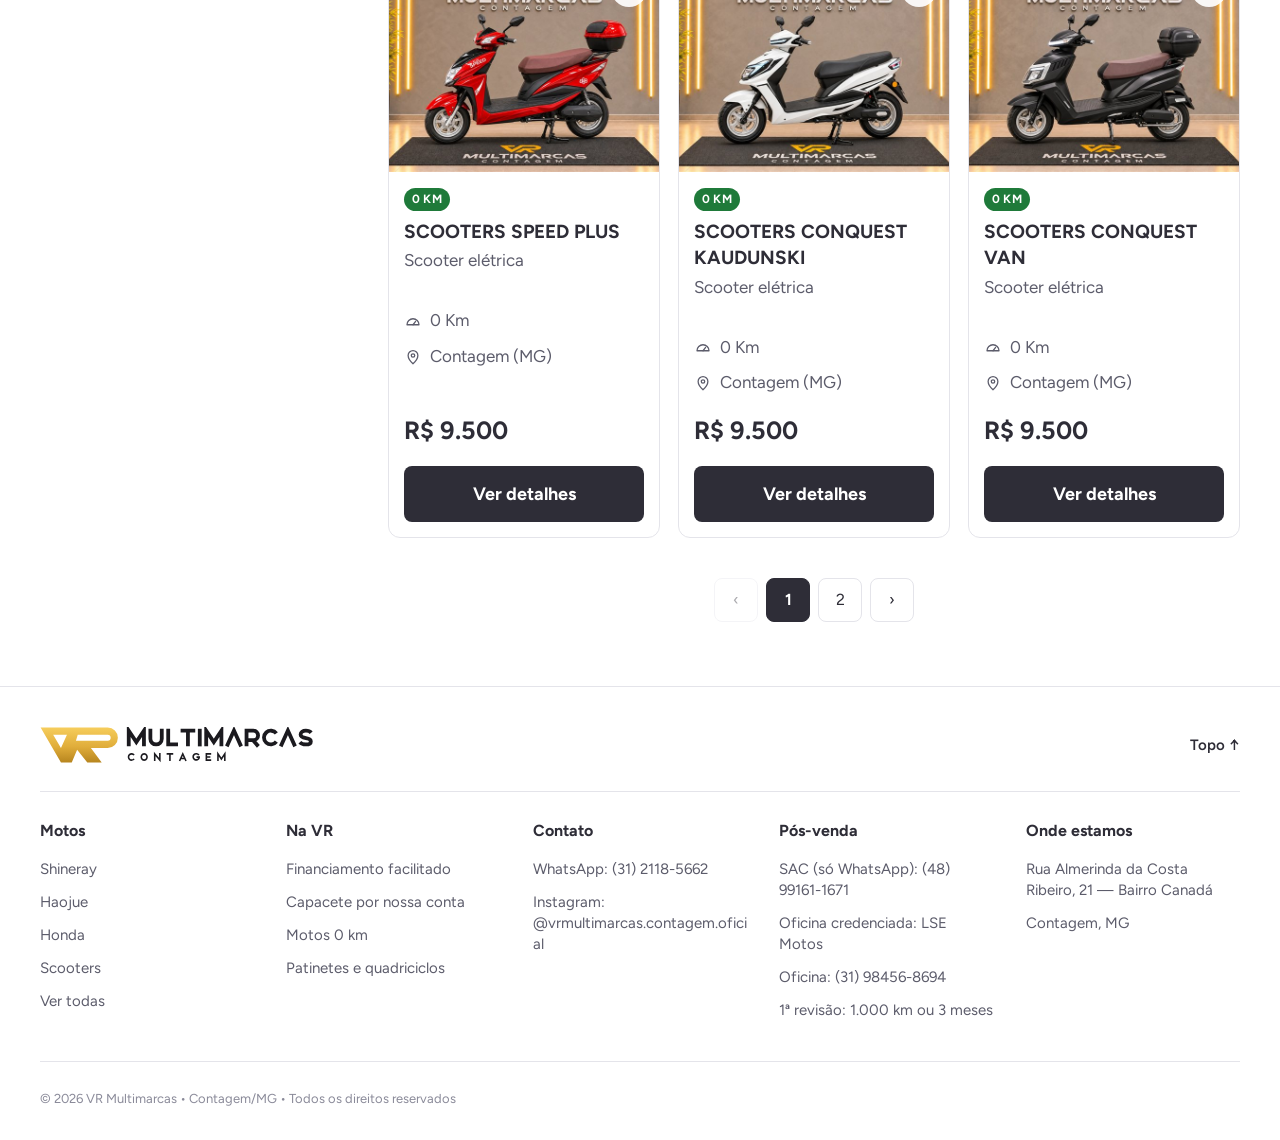
==== commit fdb0b423: "Elétricas voltam a aparecer só como "Scooters" Co-Authored-By: Claude Opus 5.5 <noreply@anthropic.co" ====
--- a/motos/index.html
+++ b/motos/index.html
@@ -199,7 +199,7 @@
           <a href="/motos?marca=SHINERAY">Shineray</a>
           <a href="/motos?marca=HAOJUE">Haojue</a>
           <a href="/motos?marca=HONDA">Honda</a>
-          <a href="/motos?marca=SCOOTERS%20EL%C3%89TRICAS">Scooters elétricas</a>
+          <a href="/motos?marca=SCOOTERS">Scooters</a>
           <a href="/motos">Ver todas</a>
         </div>
         <div>
